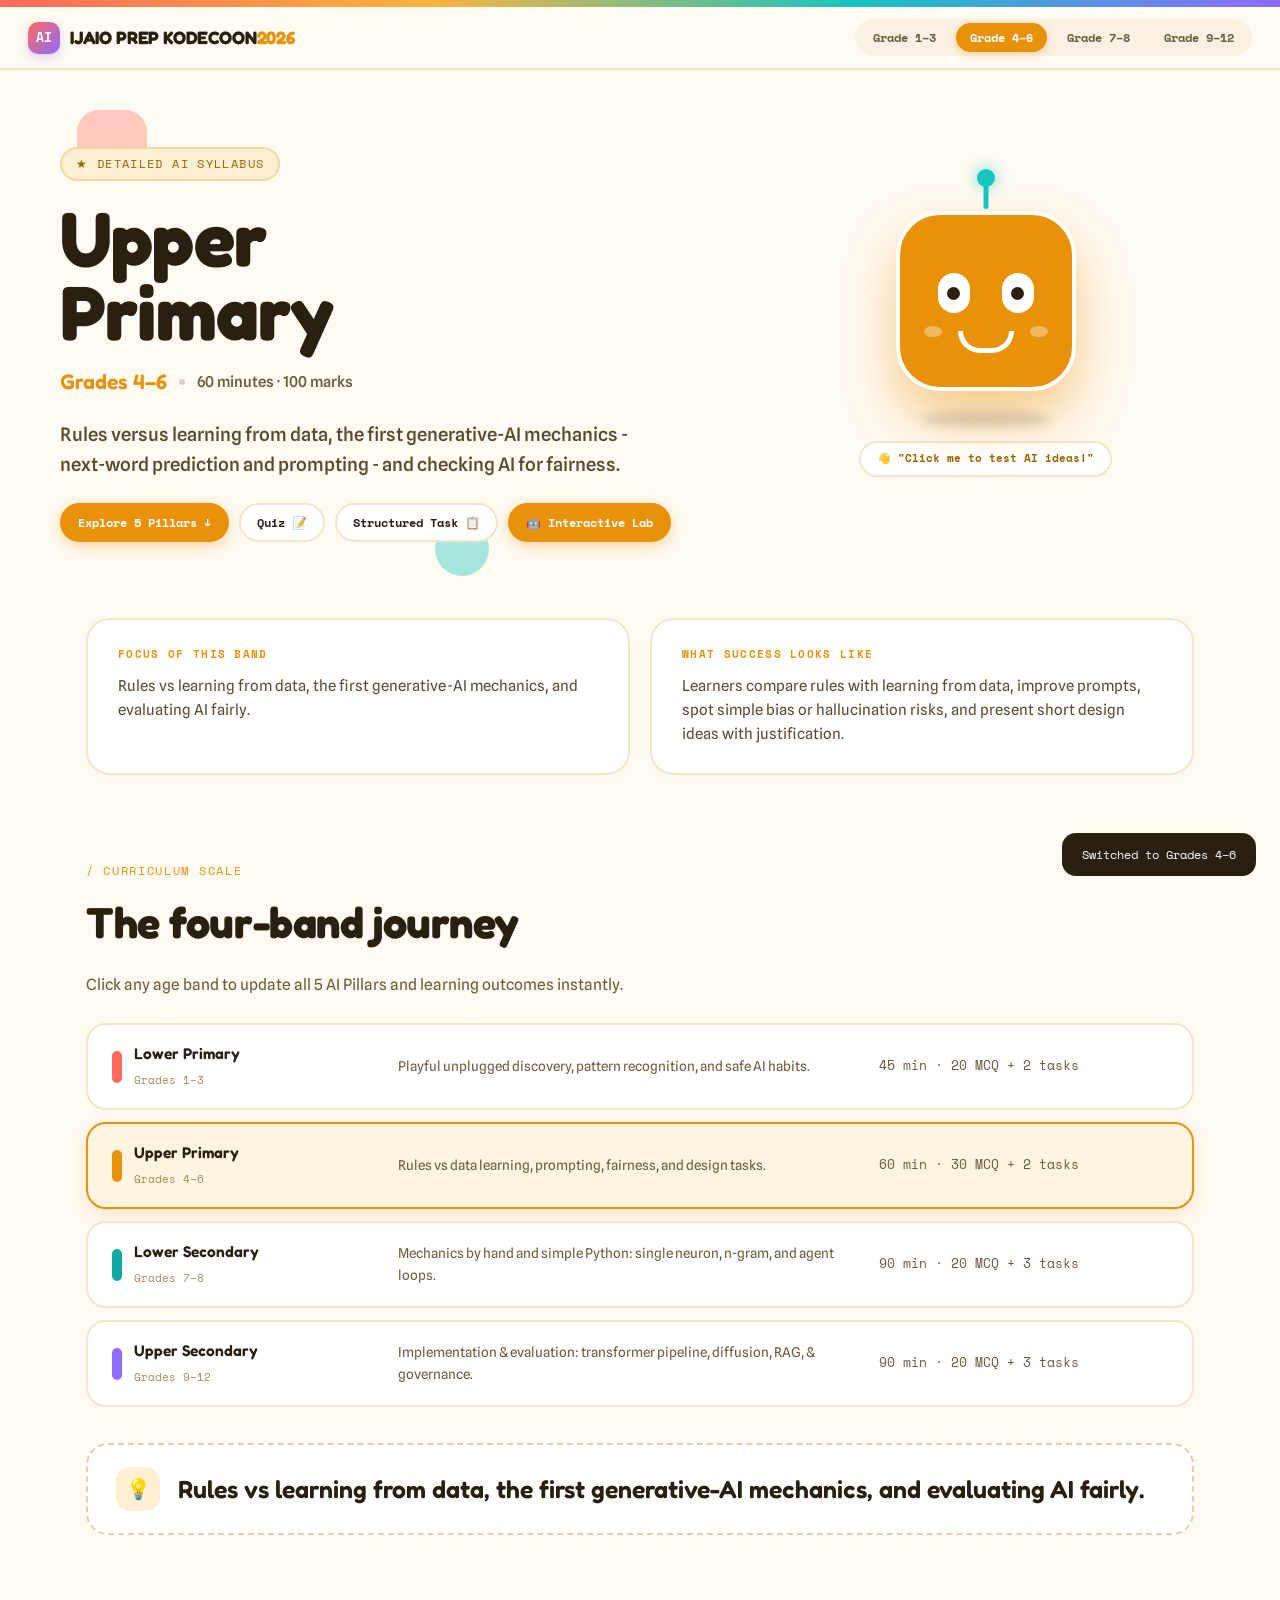
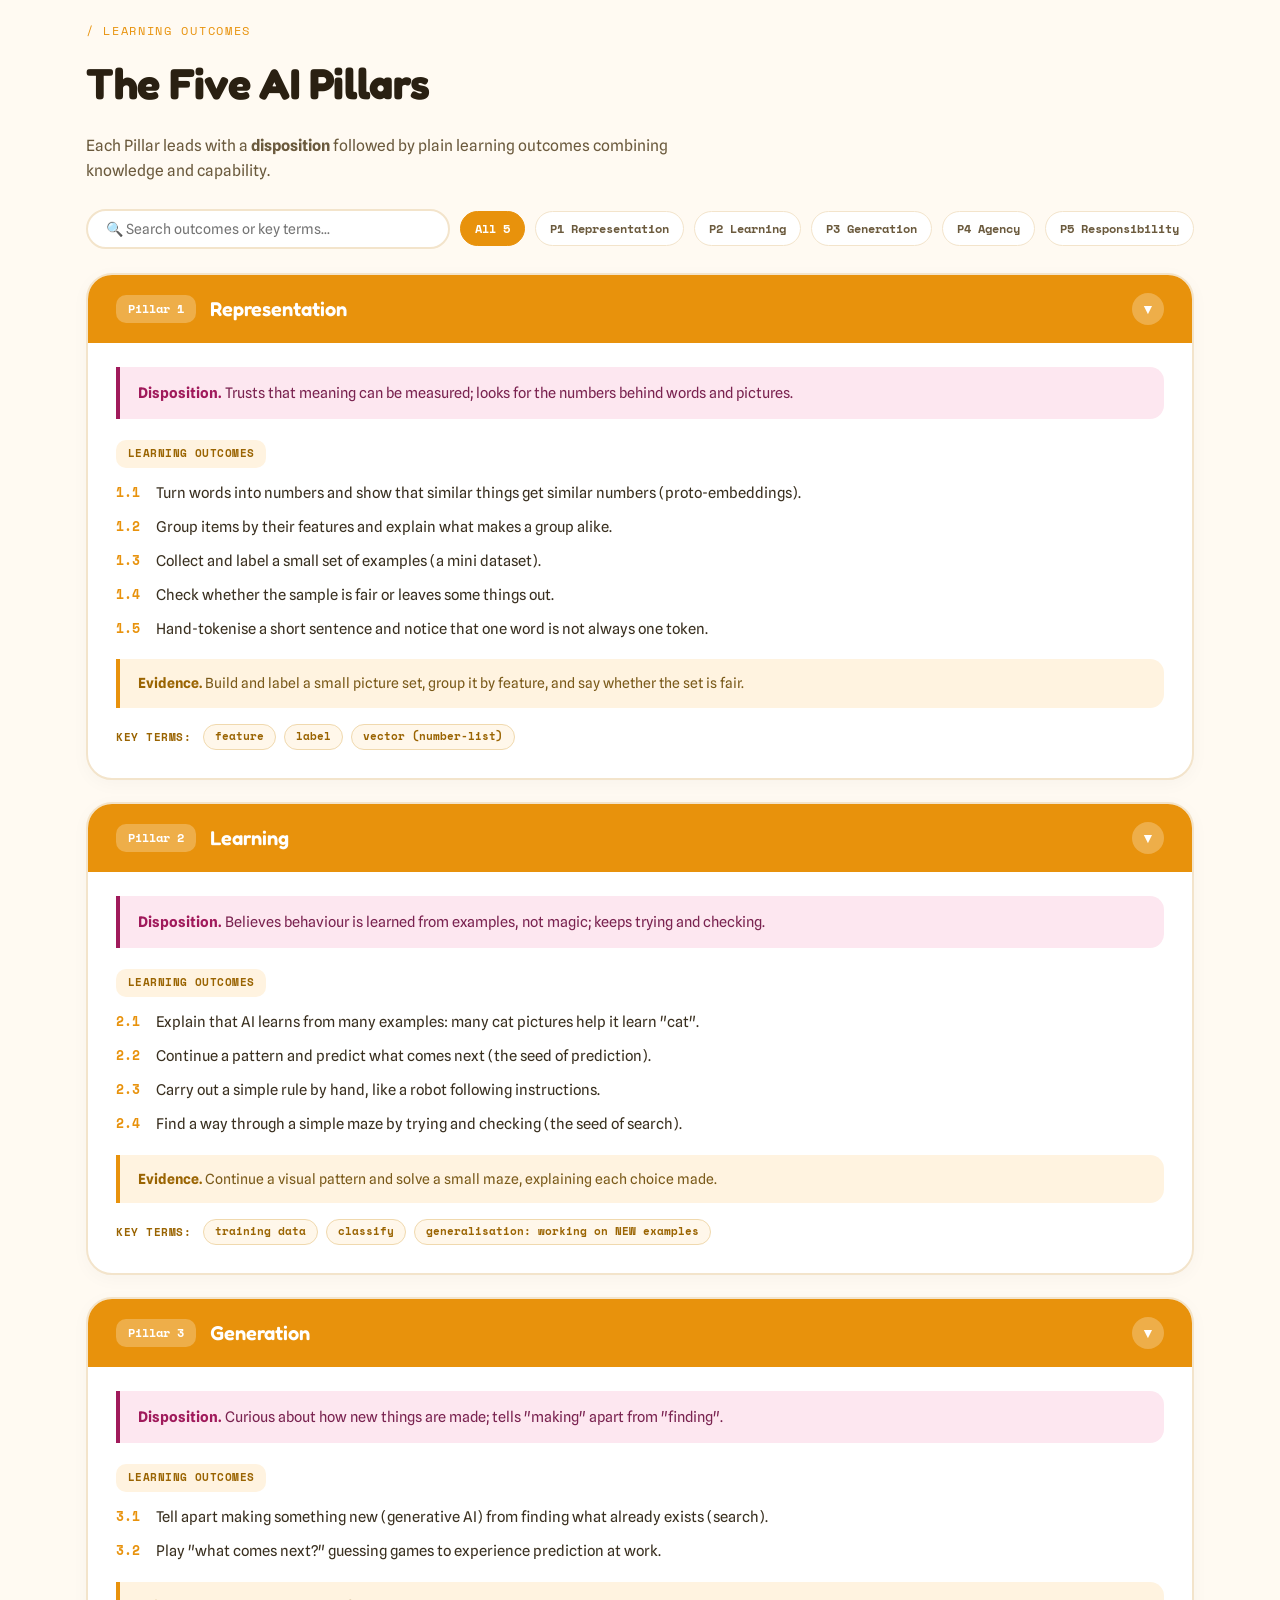
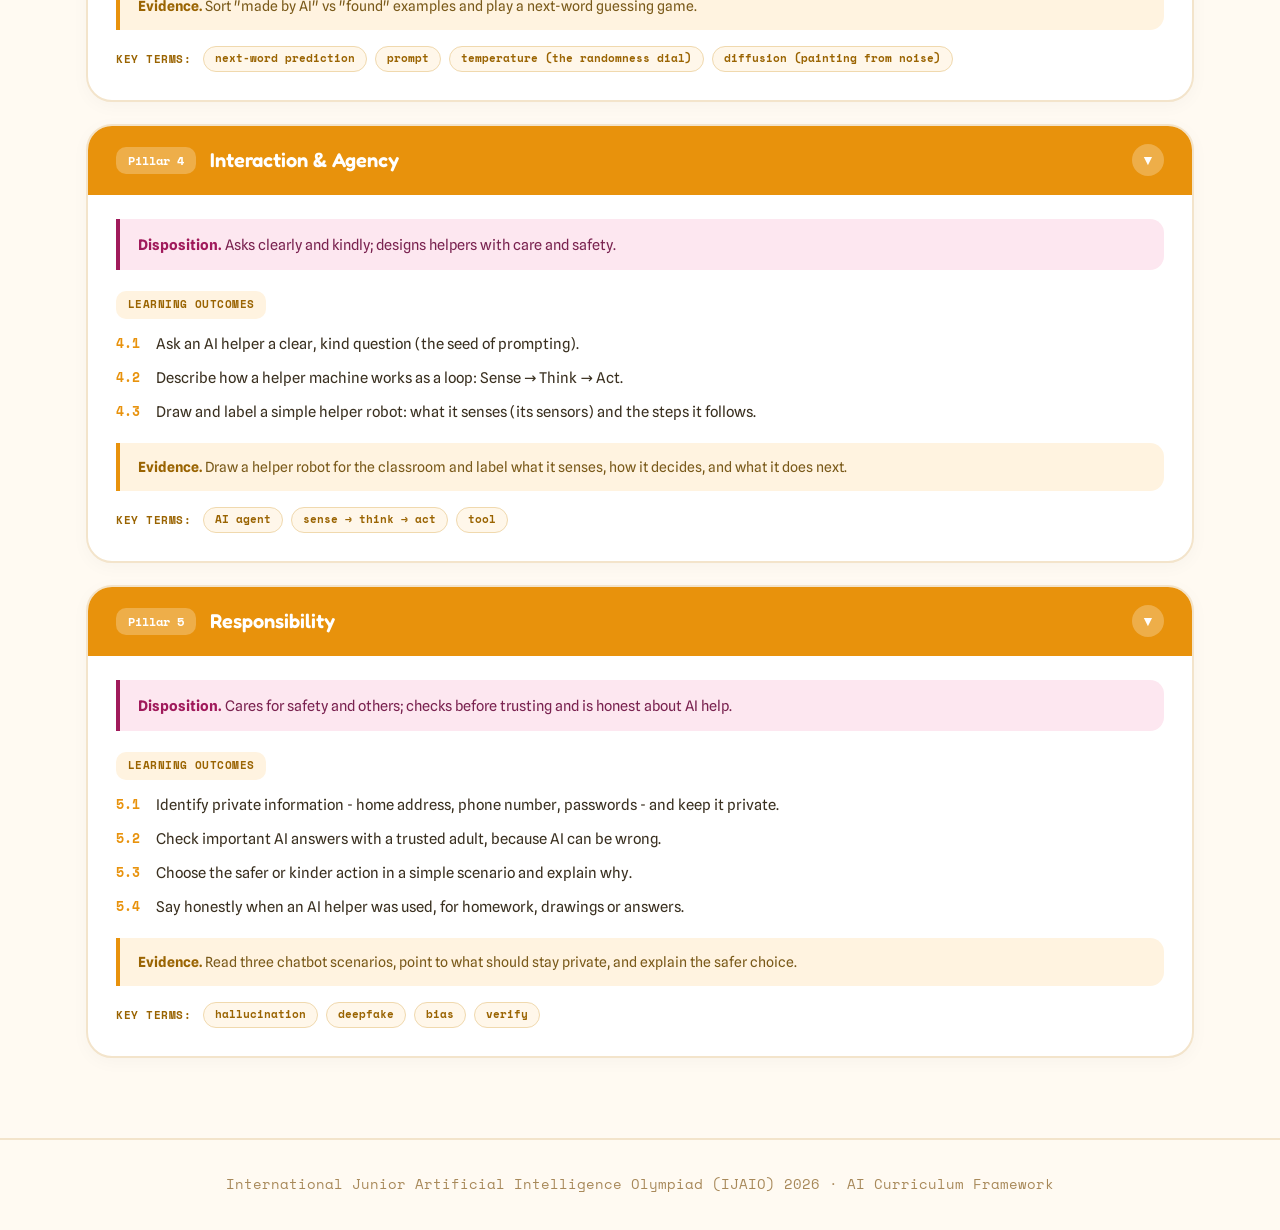
==== index.html @ 56a45c62 "V1 IJAIO web" ====
<!DOCTYPE html>
<html lang="en">
<head>
  <meta charset="UTF-8">
  <meta name="viewport" content="width=device-width, initial-scale=1.0">
  <title>IJAIO 2026 · AI Curriculum & Syllabus · Kodecoon</title>
  
  <!-- Google Fonts -->
  <link rel="preconnect" href="https://fonts.googleapis.com">
  <link rel="preconnect" href="https://fonts.gstatic.com" crossorigin>
  <link href="https://fonts.googleapis.com/css2?family=Fredoka:wght@400;500;600;700&family=Space+Mono:ital,wght@0,400;0,700;1,400&family=Spline+Sans:wght@400;500;600;700&display=swap" rel="stylesheet">

  <style>
    :root {
      --bg: #FFFAF2;
      --surface: #FFFFFF;
      --text-main: #2A2012;
      --text-muted: #6B5A3D;
      --text-light: #9A6402;
      --border-subtle: #F3E4CB;
      --border-accent: #E8920C;
      --coral: #FF6A5A;
      --amber: #E8920C;
      --teal: #16C4C0;
      --teal-dark: #0FA8A4;
      --purple: #8E6BFF;
      --crimson-pill: #A01A5B;
      --crimson-bg: #FDE7F0;
    }

    * {
      box-sizing: border-box;
      margin: 0;
      padding: 0;
    }

    html {
      scroll-behavior: smooth;
    }

    body {
      font-family: 'Spline Sans', system-ui, -apple-system, sans-serif;
      background-color: var(--bg);
      color: var(--text-main);
      line-height: 1.62;
      overflow-x: hidden;
      -webkit-font-smoothing: antialiased;
    }

    ::selection {
      background: var(--amber);
      color: #FFFFFF;
    }

    @keyframes upBob {
      0%, 100% { transform: translateY(0); }
      50% { transform: translateY(-12px); }
    }
    @keyframes upBlink {
      0%, 90%, 100% { transform: scaleY(1); }
      95% { transform: scaleY(0.12); }
    }
    @keyframes upWiggle {
      0%, 100% { transform: rotate(-6deg); }
      50% { transform: rotate(6deg); }
    }
    @keyframes upFloat {
      0%, 100% { transform: translate(0, 0) rotate(0deg); }
      50% { transform: translate(-14px, 16px) rotate(8deg); }
    }
    @keyframes upReveal {
      from { opacity: 0; transform: translateY(22px); }
      to { opacity: 1; transform: translateY(0); }
    }

    .rainbow-stripe {
      height: 7px;
      width: 100%;
      background: linear-gradient(90deg, #FF6A5A, #FFB23E, #16C4C0, #8E6BFF);
    }

    nav {
      position: sticky;
      top: 0;
      z-index: 100;
      display: flex;
      align-items: center;
      gap: 14px;
      padding: 12px 28px;
      background: rgba(255, 250, 242, 0.9);
      backdrop-filter: blur(14px);
      border-bottom: 2px solid var(--border-subtle);
    }

    .brand-logo {
      display: flex;
      align-items: center;
      gap: 10px;
      text-decoration: none;
      color: var(--text-main);
    }

    .brand-badge {
      width: 32px;
      height: 32px;
      border-radius: 10px;
      background: linear-gradient(135deg, #FF6A5A, #8E6BFF);
      display: flex;
      align-items: center;
      justify-content: center;
      font-family: 'Space Mono', monospace;
      font-weight: 700;
      color: #FFFFFF;
      font-size: 13px;
      box-shadow: 0 4px 10px rgba(142, 107, 255, 0.3);
    }

    .brand-title {
      font-family: 'Fredoka', sans-serif;
      font-weight: 700;
      font-size: 18px;
      letter-spacing: -0.01em;
    }

    .brand-title span {
      color: var(--amber);
    }

    .nav-band-group {
      display: flex;
      gap: 6px;
      margin-left: auto;
      background: rgba(243, 228, 203, 0.4);
      padding: 4px;
      border-radius: 999px;
    }

    .band-tab-btn {
      font-family: 'Space Mono', monospace;
      font-size: 12px;
      font-weight: 700;
      padding: 6px 14px;
      border-radius: 999px;
      border: none;
      cursor: pointer;
      background: transparent;
      color: var(--text-muted);
      transition: all 0.2s ease;
      text-decoration: none;
    }

    .band-tab-btn:hover {
      color: var(--text-main);
      background: rgba(255, 255, 255, 0.6);
    }

    .band-tab-btn.active {
      background: var(--amber);
      color: #FFFFFF;
      box-shadow: 0 2px 8px rgba(232, 146, 12, 0.35);
    }

    header.hero-section {
      position: relative;
      padding: clamp(48px, 6vw, 84px) 26px clamp(36px, 5vw, 68px);
      overflow: hidden;
    }

    .floating-shape {
      position: absolute;
      pointer-events: none;
      z-index: 1;
    }

    .hero-container {
      position: relative;
      z-index: 2;
      max-width: 1160px;
      margin: 0 auto;
      display: grid;
      grid-template-columns: minmax(0, 1.4fr) minmax(0, 1fr);
      gap: 36px;
      align-items: center;
    }

    .tag-badge {
      display: inline-flex;
      align-items: center;
      gap: 8px;
      font-family: 'Space Mono', monospace;
      font-size: 11.5px;
      letter-spacing: 0.12em;
      text-transform: uppercase;
      color: var(--text-light);
      background: #FCEFD2;
      border: 2px solid #F0D9A6;
      padding: 6px 14px;
      border-radius: 999px;
      margin-bottom: 20px;
    }

    .hero-title {
      font-family: 'Fredoka', sans-serif;
      font-weight: 700;
      font-size: clamp(2.8rem, 6.5vw, 4.8rem);
      line-height: 0.96;
      letter-spacing: -0.01em;
      margin-bottom: 16px;
      color: var(--text-main);
    }

    .hero-meta {
      display: flex;
      align-items: center;
      gap: 12px;
      flex-wrap: wrap;
      margin-bottom: 20px;
    }

    .hero-band-label {
      font-family: 'Fredoka', sans-serif;
      font-weight: 600;
      font-size: 21px;
      color: var(--amber);
    }

    .meta-dot {
      width: 6px;
      height: 6px;
      border-radius: 50%;
      background: #DDCCCC;
    }

    .meta-stats {
      font-size: 15px;
      color: var(--text-muted);
      font-weight: 500;
    }

    .hero-desc {
      font-size: clamp(1.05rem, 1.45vw, 1.22rem);
      color: #5A4A30;
      max-width: 52ch;
      margin-bottom: 24px;
      font-weight: 500;
    }

    .hero-cta-group {
      display: flex;
      gap: 10px;
      flex-wrap: wrap;
      align-items: center;
    }

    .btn-pill {
      font-family: 'Space Mono', monospace;
      font-weight: 700;
      font-size: 12px;
      padding: 9px 16px;
      border-radius: 999px;
      text-decoration: none;
      cursor: pointer;
      display: inline-flex;
      align-items: center;
      gap: 6px;
      transition: all 0.2s ease;
      white-space: nowrap;
    }

    .btn-pill-primary {
      background: var(--amber);
      color: #FFFFFF;
      border: 2px solid var(--amber);
      box-shadow: 0 4px 14px rgba(232, 146, 12, 0.35);
    }
    .btn-pill-primary:hover {
      background: #cf8007;
      transform: translateY(-2px);
    }

    .btn-pill-outline {
      background: #FFFFFF;
      color: var(--text-main);
      border: 2px solid var(--border-subtle);
    }
    .btn-pill-outline:hover {
      border-color: var(--amber);
      color: var(--amber);
    }

    .mascot-wrap {
      justify-self: center;
      display: flex;
      flex-direction: column;
      align-items: center;
      position: relative;
    }

    .robot-stage {
      animation: upBob 4.6s ease-in-out infinite;
      position: relative;
      cursor: pointer;
    }

    .robot-body {
      position: relative;
      width: 180px;
      height: 180px;
      border-radius: 44px;
      background: var(--amber);
      box-shadow: 0 28px 54px rgba(232, 146, 12, 0.45);
      border: 4px solid #FFFFFF;
      transition: transform 0.2s ease, background 0.3s ease;
    }

    .robot-body:hover {
      transform: scale(1.03);
    }

    .antenna-pole {
      position: absolute;
      top: -30px;
      left: 50%;
      transform: translateX(-50%);
      width: 5px;
      height: 24px;
      background: var(--teal);
      border-radius: 3px;
      transform-origin: center bottom;
      animation: upWiggle 3.2s ease-in-out infinite;
    }

    .antenna-orb {
      position: absolute;
      top: -46px;
      left: 50%;
      transform: translateX(-50%);
      width: 18px;
      height: 18px;
      border-radius: 50%;
      background: var(--teal);
      box-shadow: 0 0 16px rgba(22, 196, 192, 0.7);
    }

    .robot-eye-socket {
      position: absolute;
      top: 58px;
      width: 32px;
      height: 40px;
      border-radius: 16px;
      background: #FFFFFF;
      animation: upBlink 4.4s ease-in-out infinite;
      display: flex;
      align-items: center;
      justify-content: center;
    }

    .robot-eye-left { left: 38px; }
    .robot-eye-right { right: 38px; }

    .robot-pupil {
      width: 13px;
      height: 13px;
      border-radius: 50%;
      background: var(--text-main);
      transition: transform 0.15s ease;
    }

    .robot-mouth {
      position: absolute;
      bottom: 34px;
      left: 50%;
      transform: translateX(-50%);
      width: 56px;
      height: 22px;
      border-bottom: 5px solid #FFFFFF;
      border-left: 5px solid #FFFFFF;
      border-right: 5px solid #FFFFFF;
      border-radius: 0 0 42px 42px;
    }

    .robot-cheek {
      position: absolute;
      bottom: 50px;
      width: 18px;
      height: 11px;
      border-radius: 50%;
      background: rgba(255, 255, 255, 0.35);
    }

    .robot-cheek-left { left: 24px; }
    .robot-cheek-right { right: 24px; }

    .robot-shadow {
      width: 130px;
      height: 16px;
      background: rgba(42, 32, 18, 0.14);
      border-radius: 50%;
      margin-top: 20px;
      filter: blur(4px);
    }

    .mascot-speech {
      margin-top: 14px;
      background: #FFFFFF;
      border: 2px solid var(--border-subtle);
      padding: 7px 16px;
      border-radius: 999px;
      font-family: 'Space Mono', monospace;
      font-size: 11px;
      font-weight: 700;
      color: var(--text-light);
    }

    main {
      max-width: 1160px;
      margin: 0 auto;
      padding: 0 26px 80px;
    }

    .two-col-grid {
      display: grid;
      grid-template-columns: 1fr 1fr;
      gap: 20px;
      margin-top: 12px;
    }

    .glass-card {
      background: var(--surface);
      border: 2px solid var(--border-subtle);
      border-radius: 24px;
      padding: 26px 30px;
      box-shadow: 0 4px 20px rgba(42, 32, 18, 0.02);
      transition: border-color 0.2s ease, transform 0.2s ease;
    }

    .glass-card:hover {
      border-color: #E2CDAA;
      transform: translateY(-2px);
    }

    .card-label {
      font-family: 'Space Mono', monospace;
      font-size: 11px;
      letter-spacing: 0.12em;
      text-transform: uppercase;
      color: var(--amber);
      margin-bottom: 10px;
      font-weight: 700;
    }

    .card-text {
      font-size: 15px;
      color: #5A4A30;
      margin: 0;
    }

    .section-spacing {
      margin-top: clamp(52px, 7vw, 86px);
    }

    .section-eyebrow {
      font-family: 'Space Mono', monospace;
      font-size: 12px;
      letter-spacing: 0.14em;
      text-transform: uppercase;
      color: var(--amber);
      margin-bottom: 8px;
    }

    .section-heading {
      font-family: 'Fredoka', sans-serif;
      font-weight: 700;
      font-size: clamp(1.8rem, 3.5vw, 2.7rem);
      letter-spacing: -0.01em;
      color: var(--text-main);
      margin-bottom: 14px;
    }

    .section-subtext {
      font-size: 15.5px;
      color: var(--text-muted);
      max-width: 68ch;
      margin-bottom: 26px;
    }

    .bands-stack {
      display: flex;
      flex-direction: column;
      gap: 12px;
    }

    .band-row {
      display: grid;
      grid-template-columns: minmax(0, 1.15fr) minmax(0, 2fr) minmax(0, 1.25fr);
      gap: 20px;
      align-items: center;
      padding: 16px 24px;
      border-radius: 20px;
      background: var(--surface);
      border: 2px solid var(--border-subtle);
      transition: all 0.2s ease;
      cursor: pointer;
    }

    .band-row:hover {
      border-color: #DCC39E;
      transform: translateX(4px);
    }

    .band-row.active {
      background: #FFF4DF;
      border: 2px solid var(--amber);
      box-shadow: 0 6px 18px rgba(232, 146, 12, 0.18);
    }

    .band-name-col {
      display: flex;
      align-items: center;
      gap: 12px;
    }

    .band-indicator-bar {
      width: 10px;
      height: 32px;
      border-radius: 6px;
      flex-shrink: 0;
    }

    .band-title-text {
      font-size: 15.5px;
      display: block;
      font-family: 'Fredoka', sans-serif;
      font-weight: 600;
    }

    .band-grades-text {
      font-family: 'Space Mono', monospace;
      font-size: 11px;
      color: #A8895A;
    }

    .band-desc-col {
      font-size: 13.5px;
      color: var(--text-muted);
    }

    .band-assess-col {
      font-size: 12.8px;
      color: var(--text-muted);
      font-family: 'Space Mono', monospace;
    }

    .band-focus-banner {
      margin-top: 36px;
      background: #FFFFFF;
      border: 2px dashed #E5CDAA;
      border-radius: 22px;
      padding: 22px 28px;
      display: flex;
      align-items: center;
      gap: 18px;
    }

    .focus-badge {
      flex-shrink: 0;
      width: 44px;
      height: 44px;
      border-radius: 14px;
      background: #FFF0D4;
      color: var(--amber);
      display: flex;
      align-items: center;
      justify-content: center;
      font-size: 20px;
      font-weight: 700;
    }

    .focus-text {
      font-family: 'Fredoka', sans-serif;
      font-weight: 600;
      font-size: clamp(1.15rem, 2.1vw, 1.55rem);
      line-height: 1.25;
      color: var(--text-main);
      margin: 0;
    }

    .filter-bar {
      display: flex;
      gap: 10px;
      flex-wrap: wrap;
      margin-bottom: 24px;
      align-items: center;
    }

    .search-input {
      flex: 1;
      min-width: 240px;
      font-family: 'Spline Sans', sans-serif;
      font-size: 14px;
      padding: 10px 18px;
      border-radius: 999px;
      border: 2px solid var(--border-subtle);
      background: #FFFFFF;
      outline: none;
      color: var(--text-main);
    }

    .search-input:focus {
      border-color: var(--amber);
    }

    .filter-pill {
      font-family: 'Space Mono', monospace;
      font-size: 11.5px;
      font-weight: 700;
      padding: 8px 14px;
      border-radius: 999px;
      border: 1.5px solid var(--border-subtle);
      background: #FFFFFF;
      color: var(--text-muted);
      cursor: pointer;
      transition: all 0.2s;
    }

    .filter-pill:hover, .filter-pill.active {
      background: var(--amber);
      color: #FFFFFF;
      border-color: var(--amber);
    }

    .pillars-stack {
      display: flex;
      flex-direction: column;
      gap: 22px;
    }

    .pillar-card {
      background: var(--surface);
      border: 2px solid var(--border-subtle);
      border-radius: 26px;
      overflow: hidden;
      box-shadow: 0 4px 18px rgba(42, 32, 18, 0.03);
    }

    .pillar-header {
      display: flex;
      align-items: center;
      justify-content: space-between;
      gap: 14px;
      padding: 18px 28px;
      background: var(--amber);
      color: #FFFFFF;
    }

    .pillar-header-left {
      display: flex;
      align-items: center;
      gap: 14px;
    }

    .pillar-num-badge {
      font-family: 'Space Mono', monospace;
      font-weight: 700;
      font-size: 12px;
      background: rgba(255, 255, 255, 0.25);
      padding: 4px 12px;
      border-radius: 10px;
    }

    .pillar-title {
      font-family: 'Fredoka', sans-serif;
      font-weight: 600;
      font-size: 20px;
      margin: 0;
    }

    .pillar-toggle-btn {
      background: rgba(255, 255, 255, 0.25);
      border: none;
      color: #FFFFFF;
      width: 32px;
      height: 32px;
      border-radius: 50%;
      cursor: pointer;
      display: flex;
      align-items: center;
      justify-content: center;
      font-size: 14px;
    }

    .pillar-body {
      padding: 24px 28px 28px;
    }

    .disposition-box {
      padding: 14px 18px;
      background: var(--crimson-bg);
      border-left: 4px solid var(--crimson-pill);
      border-radius: 0 14px 14px 0;
      font-size: 14.5px;
      color: #7A2350;
      margin-bottom: 20px;
    }

    .disposition-box b {
      color: var(--crimson-pill);
    }

    .outcomes-label {
      display: inline-block;
      font-family: 'Space Mono', monospace;
      font-size: 11px;
      font-weight: 700;
      letter-spacing: 0.04em;
      text-transform: uppercase;
      color: var(--text-light);
      background: #FFF3E0;
      padding: 5px 12px;
      border-radius: 10px;
      margin-bottom: 14px;
    }

    .outcomes-list {
      display: flex;
      flex-direction: column;
      gap: 10px;
    }

    .outcome-row {
      display: flex;
      gap: 12px;
      font-size: 14.8px;
      color: #3A3020;
      align-items: flex-start;
    }

    .outcome-id {
      font-family: 'Space Mono', monospace;
      color: var(--amber);
      font-weight: 700;
      font-size: 12.5px;
      min-width: 28px;
      margin-top: 1px;
    }

    .evidence-box {
      margin-top: 18px;
      padding: 13px 18px;
      background: #FFF3E0;
      border-left: 4px solid var(--amber);
      border-radius: 0 14px 14px 0;
      font-size: 14px;
      color: #7A5A1A;
    }

    .evidence-box b {
      color: var(--text-light);
    }

    .terms-row {
      margin-top: 16px;
      display: flex;
      flex-wrap: wrap;
      gap: 8px;
      align-items: center;
    }

    .terms-label {
      font-family: 'Space Mono', monospace;
      font-size: 10.5px;
      font-weight: 700;
      letter-spacing: 0.05em;
      text-transform: uppercase;
      color: var(--text-light);
      margin-right: 4px;
    }

    .term-pill {
      font-family: 'Space Mono', monospace;
      font-size: 11px;
      font-weight: 700;
      background: #FFF7EA;
      border: 1px solid #F0D9AE;
      color: var(--text-light);
      border-radius: 999px;
      padding: 3px 11px;
      cursor: pointer;
    }

    .modal-overlay {
      position: fixed;
      inset: 0;
      background: rgba(42, 32, 18, 0.65);
      backdrop-filter: blur(6px);
      z-index: 1000;
      display: flex;
      align-items: center;
      justify-content: center;
      padding: 20px;
      opacity: 0;
      pointer-events: none;
      transition: opacity 0.25s ease;
    }

    .modal-overlay.open {
      opacity: 1;
      pointer-events: auto;
    }

    .modal-dialog {
      background: #FFFFFF;
      border-radius: 28px;
      width: 100%;
      max-width: 680px;
      max-height: 90vh;
      overflow-y: auto;
      border: 3px solid var(--border-subtle);
      box-shadow: 0 30px 60px rgba(0, 0, 0, 0.28);
      position: relative;
    }

    .modal-header {
      padding: 20px 26px;
      border-bottom: 2px solid var(--border-subtle);
      display: flex;
      align-items: center;
      justify-content: space-between;
      position: sticky;
      top: 0;
      background: #FFFFFF;
      z-index: 10;
    }

    .modal-title {
      font-family: 'Fredoka', sans-serif;
      font-size: 22px;
      color: var(--text-main);
    }

    .modal-close-btn {
      width: 34px;
      height: 34px;
      border-radius: 50%;
      border: 2px solid var(--border-subtle);
      background: #FFFAF2;
      color: var(--text-main);
      font-size: 16px;
      display: flex;
      align-items: center;
      justify-content: center;
      cursor: pointer;
    }

    .modal-body {
      padding: 24px 26px;
    }

    .toast-box {
      position: fixed;
      bottom: 24px;
      right: 24px;
      background: var(--text-main);
      color: #FFFFFF;
      padding: 12px 20px;
      border-radius: 14px;
      font-family: 'Space Mono', monospace;
      font-size: 12px;
      z-index: 2000;
      display: none;
    }

    footer {
      border-top: 2px solid var(--border-subtle);
      padding: 34px 26px;
      text-align: center;
      font-size: 13.5px;
      color: #A8895A;
      font-family: 'Space Mono', monospace;
    }

    @media (max-width: 900px) {
      .hero-container { grid-template-columns: 1fr; text-align: center; }
      .hero-desc { margin-left: auto; margin-right: auto; }
      .hero-meta, .hero-cta-group { justify-content: center; }
      .two-col-grid { grid-template-columns: 1fr; }
      .band-row { grid-template-columns: 1fr; gap: 8px; }
    }
  </style>
</head>
<body>

  <div class="rainbow-stripe"></div>

  <!-- Sticky Glass Navigation -->
  <nav>
    <a href="#" class="brand-logo" onclick="window.scrollTo({top: 0, behavior: 'smooth'}); return false;">
      <span class="brand-badge">AI</span>
      <span class="brand-title">IJAIO PREP KODECOON<span>2026</span></span>
    </a>

    <!-- Grade Band Selector in Header -->
    <div class="nav-band-group" id="navBandGroup">
      <button class="band-tab-btn active" onclick="selectBand('lower-pri')">Grade 1–3</button>
      <button class="band-tab-btn" onclick="selectBand('upper-pri')">Grade 4–6</button>
      <button class="band-tab-btn" onclick="selectBand('lower-sec')">Grade 7–8</button>
      <button class="band-tab-btn" onclick="selectBand('upper-sec')">Grade 9–12</button>
    </div>
  </nav>

  <!-- Hero Section -->
  <header class="hero-section">
    <div class="floating-shape" style="top: 40px; left: 6%; width: 70px; height: 70px; border-radius: 22px; background: #FF6A5A; opacity: 0.35; animation: upFloat 10s ease-in-out infinite;"></div>
    <div class="floating-shape" style="bottom: 30px; left: 34%; width: 54px; height: 54px; border-radius: 50%; background: #16C4C0; opacity: 0.38; animation: upFloat 12s ease-in-out infinite;"></div>

    <div class="hero-container">
      <div>
        <div class="tag-badge">★ Detailed AI Syllabus</div>
        <h1 class="hero-title" id="heroTitle">Upper<br>Primary</h1>
        
        <div class="hero-meta">
          <span class="hero-band-label" id="heroGrades">Grades 4–6</span>
          <span class="meta-dot"></span>
          <span class="meta-stats" id="heroStats">60 minutes · 100 marks</span>
        </div>

        <p class="hero-desc" id="heroDesc">
          Rules versus learning from data, the first generative-AI mechanics — next-word prediction and prompting — and checking AI for fairness.
        </p>

        <!-- Dynamic Hero Action Buttons -->
        <div class="hero-cta-group">
          <button class="btn-pill btn-pill-primary" onclick="scrollToSection('pillars-section')">
            Explore 5 Pillars ↓
          </button>
          <!-- FIXED BUTTON CALLS -->
          <button class="btn-pill btn-pill-outline" onclick="openQuizForCurrentLevel()">
            Quiz 📝
          </button>
          <button class="btn-pill btn-pill-outline" onclick="openStructuredTaskModal()">
            Structured Task 📋
          </button>
          <button class="btn-pill btn-pill-primary" id="levelInteractiveLabBtn" onclick="openPracticeLabModal()">
            🤖 Interactive Lab
          </button>
        </div>
      </div>

      <!-- CSS Robot Mascot -->
      <div class="mascot-wrap">
        <div class="robot-stage" onclick="pokeRobot()" title="Click me!">
          <div class="robot-body" id="robotBody">
            <div class="antenna-pole"></div>
            <div class="antenna-orb"></div>
            <div class="robot-eye-socket robot-eye-left"><div class="robot-pupil" id="pupilLeft"></div></div>
            <div class="robot-eye-socket robot-eye-right"><div class="robot-pupil" id="pupilRight"></div></div>
            <div class="robot-mouth"></div>
            <div class="robot-cheek robot-cheek-left"></div>
            <div class="robot-cheek robot-cheek-right"></div>
          </div>
        </div>
        <div class="robot-shadow"></div>
        <div class="mascot-speech" id="robotMessage">👋 "Click me to test AI ideas!"</div>
      </div>
    </div>
  </header>

  <main>
    <!-- Two-Card Overview Row -->
    <section class="two-col-grid">
      <div class="glass-card">
        <div class="card-label">Focus of this band</div>
        <p class="card-text" id="bandFocusOverview">
          Rules vs learning from data, the first generative-AI mechanics, and evaluating AI fairly.
        </p>
      </div>
      <div class="glass-card">
        <div class="card-label">What success looks like</div>
        <p class="card-text" id="successText">
          Learners compare rules with learning from data, improve prompts, spot simple bias or hallucination risks, and present short design ideas with justification.
        </p>
      </div>
    </section>

    <!-- Four Band Selector Journey -->
    <section class="section-spacing">
      <div class="section-eyebrow">/ curriculum scale</div>
      <h2 class="section-heading">The four-band journey</h2>
      <p class="section-subtext">Click any age band to update all 5 AI Pillars and learning outcomes instantly.</p>

      <div class="bands-stack">
        <div class="band-row" id="band-row-lower-pri" onclick="selectBand('lower-pri')">
          <div class="band-name-col">
            <span class="band-indicator-bar" style="background: #FF6A5A;"></span>
            <div>
              <b class="band-title-text">Lower Primary</b>
              <span class="band-grades-text">Grades 1–3</span>
            </div>
          </div>
          <div class="band-desc-col">Playful unplugged discovery, pattern recognition, and safe AI habits.</div>
          <div class="band-assess-col">45 min · 20 MCQ + 2 tasks</div>
        </div>

        <div class="band-row active" id="band-row-upper-pri" onclick="selectBand('upper-pri')">
          <div class="band-name-col">
            <span class="band-indicator-bar" style="background: #E8920C;"></span>
            <div>
              <b class="band-title-text">Upper Primary</b>
              <span class="band-grades-text">Grades 4–6</span>
            </div>
          </div>
          <div class="band-desc-col">Rules vs data learning, prompting, fairness, and design tasks.</div>
          <div class="band-assess-col">60 min · 30 MCQ + 2 tasks</div>
        </div>

        <div class="band-row" id="band-row-lower-sec" onclick="selectBand('lower-sec')">
          <div class="band-name-col">
            <span class="band-indicator-bar" style="background: #0FA8A4;"></span>
            <div>
              <b class="band-title-text">Lower Secondary</b>
              <span class="band-grades-text">Grades 7–8</span>
            </div>
          </div>
          <div class="band-desc-col">Mechanics by hand and simple Python: single neuron, n-gram, and agent loops.</div>
          <div class="band-assess-col">90 min · 20 MCQ + 3 tasks</div>
        </div>

        <div class="band-row" id="band-row-upper-sec" onclick="selectBand('upper-sec')">
          <div class="band-name-col">
            <span class="band-indicator-bar" style="background: #8E6BFF;"></span>
            <div>
              <b class="band-title-text">Upper Secondary</b>
              <span class="band-grades-text">Grades 9–12</span>
            </div>
          </div>
          <div class="band-desc-col">Implementation & evaluation: transformer pipeline, diffusion, RAG, & governance.</div>
          <div class="band-assess-col">90 min · 20 MCQ + 3 tasks</div>
        </div>
      </div>

      <div class="band-focus-banner">
        <div class="focus-badge">💡</div>
        <p class="focus-text" id="bandFocusBannerText">
          Rules vs learning from data, the first generative-AI mechanics, and evaluating AI <span style="color: var(--amber);">fairly</span>.
        </p>
      </div>
    </section>

    <!-- The Five AI Pillars Container -->
    <section class="section-spacing" id="pillars-section">
      <div class="section-eyebrow">/ learning outcomes</div>
      <h2 class="section-heading">The Five AI Pillars</h2>
      <p class="section-subtext">
        Each Pillar leads with a <b>disposition</b> followed by plain learning outcomes combining knowledge and capability.
      </p>

      <div class="filter-bar">
        <input 
          type="text" 
          id="outcomeSearch" 
          class="search-input" 
          placeholder="🔍 Search outcomes or key terms..."
          oninput="filterOutcomes()"
        >
        <button class="filter-pill active" onclick="filterByPillar('all')">All 5</button>
        <button class="filter-pill" onclick="filterByPillar('1')">P1 Representation</button>
        <button class="filter-pill" onclick="filterByPillar('2')">P2 Learning</button>
        <button class="filter-pill" onclick="filterByPillar('3')">P3 Generation</button>
        <button class="filter-pill" onclick="filterByPillar('4')">P4 Agency</button>
        <button class="filter-pill" onclick="filterByPillar('5')">P5 Responsibility</button>
      </div>

      <!-- Pillars Cards Injected via JS -->
      <div class="pillars-stack" id="pillarsContainer"></div>
    </section>
  </main>

  <footer>
    International Junior Artificial Intelligence Olympiad (IJAIO) 2026 · AI Curriculum Framework
  </footer>

  <!-- Reusable Generic Modal -->
  <div class="modal-overlay" id="mainModal">
    <div class="modal-dialog">
      <div class="modal-header">
        <h3 class="modal-title" id="mainModalTitle">Modal Title</h3>
        <button class="modal-close-btn" onclick="closeModal('mainModal')">✕</button>
      </div>
      <div class="modal-body" id="mainModalBody"></div>
    </div>
  </div>

  <div class="toast-box" id="toastBox">Notification</div>

  <!-- JavaScript Curriculum Database & Dynamic Rendering -->
  <script>
    // COMPLETE PRECISE CURRICULUM DATABASE FOR ALL 4 BANDS
    const pillarsDataByBand = {
      'lower-pri': {
        title: 'Lower<br>Primary',
        grades: 'Grades 1–3',
        stats: '45 minutes · 20 MCQ + 2 tasks',
        desc: 'A gentle, playful, mostly-unplugged start: recognise AI, follow rules and patterns by hand, and meet generative AI safely.',
        focus: 'Recognise AI, follow simple rules and patterns by hand, and meet generative AI safely.',
        success: 'Learners recognise familiar AI examples, follow simple rule-based processes, talk about safety and privacy, and complete visual or unplugged tasks with clear explanations.',
        themeColor: '#FF6A5A',
        pillars: [
          {
            num: 1,
            title: 'Representation',
            disposition: 'Looks for the rule or pattern behind a behaviour rather than calling it magic.',
            outcomes: [
              { id: '1.1', text: 'Explain that AI is a computer program made by people, not alive, with no real feelings.' },
              { id: '1.2', text: 'Describe how computers store words and pictures as numbers, not letters.' },
              { id: '1.3', text: 'Encode and decode a short word using a letter-to-number code sheet.' },
              { id: '1.4', text: 'Sort objects or pictures into groups by a shared feature (early classification).' }
            ],
            evidence: 'Sort picture cards into groups, then encode a short word with a simple letter-to-number key.',
            terms: []
          },
          {
            num: 2,
            title: 'Learning',
            disposition: 'Believes behaviour is learned from examples, not magic; keeps trying and checking.',
            outcomes: [
              { id: '2.1', text: 'Explain that AI learns from many examples: many cat pictures help it learn "cat".' },
              { id: '2.2', text: 'Continue a pattern and predict what comes next (the seed of prediction).' },
              { id: '2.3', text: 'Carry out a simple rule by hand, like a robot following instructions.' },
              { id: '2.4', text: 'Find a way through a simple maze by trying and checking (the seed of search).' }
            ],
            evidence: 'Continue a visual pattern and solve a small maze, explaining each choice made.',
            terms: []
          },
          {
            num: 3,
            title: 'Generation',
            disposition: 'Curious about how new things are made; tells "making" apart from "finding".',
            outcomes: [
              { id: '3.1', text: 'Tell apart making something new (generative AI) from finding what already exists (search).' },
              { id: '3.2', text: 'Play "what comes next?" guessing games to experience prediction at work.' }
            ],
            evidence: 'Sort "made by AI" vs "found" examples and play a next-word guessing game.',
            terms: []
          },
          {
            num: 4,
            title: 'Interaction & Agency',
            disposition: 'Asks clearly and kindly; designs helpers with care and safety.',
            outcomes: [
              { id: '4.1', text: 'Ask an AI helper a clear, kind question (the seed of prompting).' },
              { id: '4.2', text: 'Describe how a helper machine works as a loop: Sense → Think → Act.' },
              { id: '4.3', text: 'Draw and label a simple helper robot: what it senses (its sensors) and the steps it follows.' }
            ],
            evidence: 'Draw a helper robot for the classroom and label what it senses, how it decides, and what it does next.',
            terms: []
          },
          {
            num: 5,
            title: 'Responsibility',
            disposition: 'Cares for safety and others; checks before trusting and is honest about AI help.',
            outcomes: [
              { id: '5.1', text: 'Identify private information - home address, phone number, passwords - and keep it private.' },
              { id: '5.2', text: 'Check important AI answers with a trusted adult, because AI can be wrong.' },
              { id: '5.3', text: 'Choose the safer or kinder action in a simple scenario and explain why.' },
              { id: '5.4', text: 'Say honestly when an AI helper was used, for homework, drawings or answers.' }
            ],
            evidence: 'Read three chatbot scenarios, point to what should stay private, and explain the safer choice.',
            terms: []
          }
        ]
      },
      'upper-pri': {
        title: 'Upper<br>Primary',
        grades: 'Grades 4–6',
        stats: '60 minutes · 100 marks',
        desc: 'Rules versus learning from data, the first generative-AI mechanics - next-word prediction and prompting - and checking AI for fairness.',
        focus: 'Rules vs learning from data, the first generative-AI mechanics, and evaluating AI fairly.',
        success: 'Learners compare rules with learning from data, improve prompts, spot simple bias or hallucination risks, and present short design ideas with justification.',
        themeColor: '#E8920C',
        pillars: [
          {
            num: 1,
            title: 'Representation',
            disposition: 'Trusts that meaning can be measured; looks for the numbers behind words and pictures.',
            outcomes: [
              { id: '1.1', text: 'Turn words into numbers and show that similar things get similar numbers (proto-embeddings).' },
              { id: '1.2', text: 'Group items by their features and explain what makes a group alike.' },
              { id: '1.3', text: 'Collect and label a small set of examples (a mini dataset).' },
              { id: '1.4', text: 'Check whether the sample is fair or leaves some things out.' },
              { id: '1.5', text: 'Hand-tokenise a short sentence and notice that one word is not always one token.' }
            ],
            evidence: 'Build and label a small picture set, group it by feature, and say whether the set is fair.',
            terms: ['feature', 'label', 'vector (number-list)']
          },
          {
            num: 2,
            title: 'Learning',
            disposition: 'Believes behaviour is learned from examples, not magic; keeps trying and checking.',
            outcomes: [
              { id: '2.1', text: 'Explain that AI learns from many examples: many cat pictures help it learn "cat".' },
              { id: '2.2', text: 'Continue a pattern and predict what comes next (the seed of prediction).' },
              { id: '2.3', text: 'Carry out a simple rule by hand, like a robot following instructions.' },
              { id: '2.4', text: 'Find a way through a simple maze by trying and checking (the seed of search).' }
            ],
            evidence: 'Continue a visual pattern and solve a small maze, explaining each choice made.',
            terms: ['training data', 'classify', 'generalisation: working on NEW examples']
          },
          {
            num: 3,
            title: 'Generation',
            disposition: 'Curious about how new things are made; tells "making" apart from "finding".',
            outcomes: [
              { id: '3.1', text: 'Tell apart making something new (generative AI) from finding what already exists (search).' },
              { id: '3.2', text: 'Play "what comes next?" guessing games to experience prediction at work.' }
            ],
            evidence: 'Sort "made by AI" vs "found" examples and play a next-word guessing game.',
            terms: ['next-word prediction', 'prompt', 'temperature (the randomness dial)', 'diffusion (painting from noise)']
          },
          {
            num: 4,
            title: 'Interaction & Agency',
            disposition: 'Asks clearly and kindly; designs helpers with care and safety.',
            outcomes: [
              { id: '4.1', text: 'Ask an AI helper a clear, kind question (the seed of prompting).' },
              { id: '4.2', text: 'Describe how a helper machine works as a loop: Sense → Think → Act.' },
              { id: '4.3', text: 'Draw and label a simple helper robot: what it senses (its sensors) and the steps it follows.' }
            ],
            evidence: 'Draw a helper robot for the classroom and label what it senses, how it decides, and what it does next.',
            terms: ['AI agent', 'sense → think → act', 'tool']
          },
          {
            num: 5,
            title: 'Responsibility',
            disposition: 'Cares for safety and others; checks before trusting and is honest about AI help.',
            outcomes: [
              { id: '5.1', text: 'Identify private information - home address, phone number, passwords - and keep it private.' },
              { id: '5.2', text: 'Check important AI answers with a trusted adult, because AI can be wrong.' },
              { id: '5.3', text: 'Choose the safer or kinder action in a simple scenario and explain why.' },
              { id: '5.4', text: 'Say honestly when an AI helper was used, for homework, drawings or answers.' }
            ],
            evidence: 'Read three chatbot scenarios, point to what should stay private, and explain the safer choice.',
            terms: ['hallucination', 'deepfake', 'bias', 'verify']
          }
        ]
      },
      'lower-sec': {
        title: 'Lower<br>Secondary',
        grades: 'Grades 7–8',
        stats: '90 minutes · 20 MCQ + 3 tasks',
        desc: 'Hands-on mechanics by hand and in simple Python: n-gram language models, tokenisation, a single neuron, the ML pipeline, and AI agents.',
        focus: 'Mechanics by hand and in simple Python - and the first explicit analysis of why outputs happen.',
        success: 'Learners explain how simple language models and ML pipelines work, analyse bias and failure points, and reason with short Python-based tasks.',
        themeColor: '#0FA8A4',
        pillars: [
          {
            num: 1,
            title: 'Representation',
            disposition: 'Reasons from how a representation is built rather than treating it as given.',
            outcomes: [
              { id: '1.1', text: 'Describe tokenisation: how text is split into tokens, then turned into numbers.' },
              { id: '1.2', text: 'Hand-tokenise a sentence into tokens and IDs.' },
              { id: '1.3', text: 'Explain why a model can miscount the letters in a word.' },
              { id: '1.4', text: 'Inspect an embedding space: similar words sit close together, and analogies are directions.' },
              { id: '1.5', text: 'Represent an image as a grid of number-pixels, the start of how a computer "sees".' }
            ],
            evidence: 'Hand-tokenise a sentence and explain a miscount; describe an image as a grid of numbers.',
            terms: ['token', 'vector', 'embedding']
          },
          {
            num: 2,
            title: 'Learning',
            disposition: 'Treats learning as a workflow to reason about, not a black box.',
            outcomes: [
              { id: '2.1', text: 'Explain how a neuron computes a weighted sum and "fires" via an activation, and how a network stacks many.' },
              { id: '2.2', text: 'Tell apart the three ways machines learn: supervised, unsupervised (clustering, e.g. k-means) and reinforcement.' },
              { id: '2.3', text: 'Follow the machine-learning workflow (data → train → test → evaluate) and read a confusion matrix.' },
              { id: '2.4', text: 'Code a single neuron and a simple classifier (k-nearest neighbours or a rule) in Python, with a train/test split.' },
              { id: '2.5', text: 'Explain why dataset quality and balance change what a model learns.' }
            ],
            evidence: 'Code a single neuron in Python, run a train/test split, and read off a confusion-matrix count.',
            terms: ['training data', 'train/test split', 'generalisation', 'overfitting vs underfitting', 'feature', 'weights', 'bias', 'activation & threshold', 'accuracy', 'precision & recall', 'reward (RL)', 'RLHF', 'recommender system']
          },
          {
            num: 3,
            title: 'Generation',
            disposition: 'Wants to know why generative output looks the way it does.',
            outcomes: [
              { id: '3.1', text: 'Explain how a language model (LLM) predicts the next token from probabilities learned over data (n-gram → neural).' },
              { id: '3.2', text: 'Build a bigram/trigram next-token predictor by hand and use it to generate text (be-the-LLM).' },
              { id: '3.3', text: 'Trace how attention re-weights earlier words and changes which token comes next.' },
              { id: '3.4', text: 'Explain how diffusion makes images by reversing noise, steered by a prompt.' }
            ],
            evidence: 'Build a bigram predictor by hand to generate text; trace how attention changes the next token.',
            terms: ['n-gram / bigram', 'transformer', 'attention', 'temperature', 'fine-tuning vs prompting', 'hallucination']
          },
          {
            num: 4,
            title: 'Interaction & Agency',
            disposition: 'Designs and traces systems; reasons about where they fail.',
            outcomes: [
              { id: '4.1', text: 'Use a prompt framework (e.g. CLEAR) with few-shot examples.' },
              { id: '4.2', text: 'Compare the outputs of two prompts and say which works better and why.' },
              { id: '4.3', text: 'Trace how an AI agent runs a Sense → Think → Act loop and calls tools to reach a goal.' },
              { id: '4.4', text: 'Identify where a tool call is needed in an agent’s loop, noting that sensors feed the perceive step.' }
            ],
            evidence: 'Trace an agent’s loop, mark where a tool call is needed, and improve one prompt with few-shot examples.',
            terms: ['agent loop', 'tool call', 'retrieval', 'few-shot prompting', 'guardrail']
          },
          {
            num: 5,
            title: 'Responsibility',
            disposition: 'Verifies before trusting; designs safeguards with people in mind.',
            outcomes: [
              { id: '5.1', text: 'Explain why a model can sound confident yet be wrong: its objective is plausibility, not truth.' },
              { id: '5.2', text: 'Explain how deepfakes and synthetic media enable misinformation.' },
              { id: '5.3', text: 'Apply a verification routine to a generative output and flag its risks.' },
              { id: '5.4', text: 'Propose safeguards such as human oversight, explainability and inclusive design.' },
              { id: '5.5', text: 'Trace how bias in a dataset becomes bias in a model’s behaviour.' }
            ],
            evidence: 'Apply a verification routine to an AI output, flag two risks, and propose a safeguard.',
            terms: ['deepfake', 'provenance & watermarking', 'misinformation', 'human oversight']
          }
        ]
      },
      'upper-sec': {
        title: 'Upper<br>Secondary',
        grades: 'Grades 9–12',
        stats: '90 minutes · 20 MCQ + 3 tasks',
        desc: 'Implementation and evaluation: the transformer pipeline, sampling and temperature, embeddings and bias, diffusion, and grounded agentic / RAG design.',
        focus: 'Implementation and evaluation - judging quality, fairness and design trade-offs against explicit criteria.',
        success: 'Learners explain end-to-end generative-AI systems, evaluate models with explicit metrics and trade-offs, and present defensible design choices for agentic or retrieval-grounded systems.',
        themeColor: '#8E6BFF',
        pillars: [
          {
            num: 1,
            title: 'Representation',
            disposition: 'Reasons rigorously about representation; surfaces what is hidden inside it.',
            outcomes: [
              { id: '1.1', text: 'Compute embedding similarity with cosine similarity and demonstrate vector arithmetic.' },
              { id: '1.2', text: 'Demonstrate the bias baked into embeddings.' },
              { id: '1.3', text: 'Judge the impact of embedded bias on a downstream use.' },
              { id: '1.4', text: 'Explain how computer vision and convolutional neural networks (CNNs) read images as pixel grids.' },
              { id: '1.5', text: 'Explain sub-word tokenisation and how token IDs index the embedding layer.' }
            ],
            evidence: 'Compare two analogies by cosine similarity and judge which one exposes embedded bias.',
            terms: ['embedding', 'vector space', 'cosine similarity']
          },
          {
            num: 2,
            title: 'Learning',
            disposition: 'Practises rigorous, reproducible work; is honest about a model’s limits.',
            outcomes: [
              { id: '2.1', text: 'Explain neural-network mechanics: forward pass, activation, loss, and gradient-descent / backpropagation intuition.' },
              { id: '2.2', text: 'Distinguish deep learning’s layers, pretraining vs fine-tuning vs RLHF, and training vs inference.' },
              { id: '2.3', text: 'Implement a forward pass and a small classifier in Python.' },
              { id: '2.4', text: 'Evaluate the model on accuracy, precision/recall and overfitting, then iterate.' },
              { id: '2.5', text: 'Curate a small dataset for a task, justifying what is included, and document it.' }
            ],
            evidence: 'Implement a forward pass, then judge a model on precision/recall and explain an overfitting fix.',
            terms: ['neuron', 'weighted sum & forward pass', 'labelled training data', 'generalisation', 'overfitting & regularisation', 'CNN', 'reinforcement learning & RLHF', 'specification gaming', 'data leakage']
          },
          {
            num: 3,
            title: 'Generation',
            disposition: 'Reasons from the pipeline; weighs usefulness against reliability.',
            outcomes: [
              { id: '3.1', text: 'Trace the transformer pipeline end to end: tokens → embeddings → attention → next-token probabilities → sampling / temperature.' },
              { id: '3.2', text: 'Explain how diffusion generates images by reversing noise, conditioned on a prompt.' },
              { id: '3.3', text: 'Compare outputs at different temperatures and interpret the usefulness-versus-reliability trade-off.' },
              { id: '3.4', text: 'Compare diffusion with GANs as two ways to generate images: iterative denoising versus generator-vs-discriminator.' }
            ],
            evidence: 'Compare outputs across temperatures and judge whether the model became more useful or less reliable.',
            terms: ['transformer', 'LLM', 'softmax', 'sampling & temperature', 'context window', 'diffusion & denoising']
          },
          {
            num: 4,
            title: 'Interaction & Agency',
            disposition: 'Innovates responsibly; keeps a human in the loop by design.',
            outcomes: [
              { id: '4.1', text: 'Construct chain-of-thought reasoning, system prompts and few-shot prompts.' },
              { id: '4.2', text: 'Explain how an agentic system plans, calls tools, observes results and re-plans.' },
              { id: '4.3', text: 'Explain how retrieval-augmented generation (RAG) grounds answers in sources.' },
              { id: '4.4', text: 'Design a multi-step agent or RAG system against a defined metric.' },
              { id: '4.5', text: 'Evaluate the system and surface its limitations.' }
            ],
            evidence: 'Design a RAG or agentic system, define its metric, and state where human oversight remains necessary.',
            terms: ['RAG', 'agent (ReAct)', 'prompt injection', 'guardrail']
          },
          {
            num: 5,
            title: 'Responsibility',
            disposition: 'Exercises civic responsibility; defaults to transparency and accountability.',
            outcomes: [
              { id: '5.1', text: 'Interpret fairness metrics and error types (false positives / false negatives).' },
              { id: '5.2', text: 'Explain AI governance, accountability and explainable AI.' },
              { id: '5.3', text: 'Explain why hallucination follows from the next-token objective, and the limits of RLHF and retrieval (RAG).' },
              { id: '5.4', text: 'Audit a model or dataset for bias and document it in a model card.' },
              { id: '5.5', text: 'Weigh the societal and environmental costs of a deployment.' }
            ],
            evidence: 'Compute precision and recall from a confusion matrix, justify the governing metric, and document it in a model card.',
            terms: ['fairness metrics', 'memorisation', 'provenance', 'accountability', 'model card']
          }
        ]
      }
    };

    let currentBandKey = 'upper-pri';

    // Map tautan halaman terpisah untuk setiap level
    const levelPages = {
      'lower-pri': {
        interactiveLab: 'low_lab.html',
        quiz: 'low_quiz.html'
      },
      'upper-pri': {
        interactiveLab: 'up_lab.html',
        quiz: 'up_quiz.html'
      },
      'lower-sec': {
        interactiveLab: 'lower_sec_lab.html',
        quiz: 'lower_sec_quiz.html'
      },
      'upper-sec': {
        interactiveLab: 'upper_sec_lab.html',
        quiz: 'upper_sec_quiz.html'
      }
    };

    // RENDER PILLARS DINAMIS
    function renderPillars(bandKey) {
      const data = pillarsDataByBand[bandKey];
      const container = document.getElementById('pillarsContainer');
      container.innerHTML = '';

      data.pillars.forEach(p => {
        let outcomesHtml = p.outcomes.map(o => `
          <div class="outcome-row">
            <span class="outcome-id">${o.id}</span>
            <span>${o.text}</span>
          </div>
        `).join('');

        let termsHtml = '';
        if (p.terms && p.terms.length > 0) {
          let pills = p.terms.map(t => `<span class="term-pill">${t}</span>`).join(' ');
          termsHtml = `
            <div class="terms-row">
              <span class="terms-label">Key terms:</span>
              ${pills}
            </div>
          `;
        }

        const card = document.createElement('article');
        card.className = 'pillar-card';
        card.setAttribute('data-pillar', p.num);
        card.innerHTML = `
          <div class="pillar-header" style="background: ${data.themeColor}">
            <div class="pillar-header-left">
              <span class="pillar-num-badge">Pillar ${p.num}</span>
              <h3 class="pillar-title">${p.title}</h3>
            </div>
            <button class="pillar-toggle-btn" onclick="togglePillarCard(this)">▼</button>
          </div>
          <div class="pillar-body">
            <div class="disposition-box">
              <b>Disposition.</b> ${p.disposition}
            </div>

            <div class="outcomes-label">Learning outcomes</div>
            <div class="outcomes-list">
              ${outcomesHtml}
            </div>

            <div class="evidence-box">
              <b>Evidence.</b> ${p.evidence}
            </div>

            ${termsHtml}
          </div>
        `;
        container.appendChild(card);
      });
    }

    // SWITCH BAND FUNCTION
    function selectBand(bandKey) {
      currentBandKey = bandKey;
      const b = pillarsDataByBand[bandKey];
      if (!b) return;

      document.getElementById('heroTitle').innerHTML = b.title;
      document.getElementById('heroGrades').innerText = b.grades;
      document.getElementById('heroGrades').style.color = b.themeColor;
      document.getElementById('heroStats').innerText = b.stats;
      document.getElementById('heroDesc').innerText = b.desc;
      document.getElementById('bandFocusOverview').innerText = b.focus;
      document.getElementById('successText').innerText = b.success;
      document.getElementById('bandFocusBannerText').innerText = b.focus;
      document.getElementById('robotBody').style.backgroundColor = b.themeColor;

      // Update Nav
      document.querySelectorAll('.nav-band-group .band-tab-btn').forEach(btn => {
        btn.classList.remove('active');
        btn.style.backgroundColor = 'transparent';
        if (btn.innerText.includes(b.grades.split(' ')[1])) {
          btn.classList.add('active');
          btn.style.backgroundColor = b.themeColor;
        }
      });

      // Update Rows
      document.querySelectorAll('.band-row').forEach(row => row.classList.remove('active'));
      const activeRow = document.getElementById(`band-row-${bandKey}`);
      if (activeRow) activeRow.classList.add('active');

      renderPillars(bandKey);
      showToast(`Switched to ${b.grades}`);
    }

    // MODAL HANDLERS
    function openModal(title, contentHtml) {
      document.getElementById('mainModalTitle').innerText = title;
      document.getElementById('mainModalBody').innerHTML = contentHtml;
      document.getElementById('mainModal').classList.add('open');
    }

    function closeModal(id) {
      document.getElementById(id).classList.remove('open');
    }

    // Fungsi untuk membuka Quiz berpindah halaman sesuai level aktif
    function openQuizForCurrentLevel() {
      const currentPages = levelPages[currentBandKey];
      if (currentPages && currentPages.quiz) {
        window.location.href = currentPages.quiz;
      } else {
        const b = pillarsDataByBand[currentBandKey];
        openModal(`Quiz · ${b.grades}`, `
          <p style="font-size: 15px;">Halaman Quiz untuk level ${b.grades} belum tersedia.</p>
        `);
      }
    }

    // Fungsi untuk membuka Interactive Lab sesuai level yang sedang aktif
    function openPracticeLabModal() {
      const currentPages = levelPages[currentBandKey];
      if (currentPages && currentPages.interactiveLab) {
        window.location.href = currentPages.interactiveLab;
      } else {
        const b = pillarsDataByBand[currentBandKey];
        openModal(`Interactive Lab · ${b.grades}`, `
          <p style="font-size: 15px;">Halaman Interactive Lab untuk level ${b.grades} belum tersedia.</p>
        `);
      }
    }

    function openStructuredTaskModal() {
      const b = pillarsDataByBand[currentBandKey];
      openModal(`Structured Task · ${b.grades}`, `
        <div style="font-family: 'Space Mono', monospace; font-size: 11px; color: var(--amber); margin-bottom: 8px;">HANDS-ON DESIGN TASK</div>
        <p style="font-size: 15px; margin-bottom: 14px;"><b>Task Requirement for ${b.grades}:</b></p>
        <div style="background: #FDE7F0; border-left: 4px solid var(--crimson-pill); padding: 14px; border-radius: 0 14px 14px 0; font-size: 14px;">
          ${b.pillars[3].evidence}
        </div>
      `);
    }

    function filterOutcomes() {
      const q = document.getElementById('outcomeSearch').value.toLowerCase().trim();
      document.querySelectorAll('.pillar-card').forEach(card => {
        const text = card.innerText.toLowerCase();
        card.style.display = (!q || text.includes(q)) ? 'block' : 'none';
      });
    }

    function filterByPillar(num) {
      document.querySelectorAll('.filter-pill').forEach(p => p.classList.remove('active'));
      event.target.classList.add('active');
      document.querySelectorAll('.pillar-card').forEach(card => {
        card.style.display = (num === 'all' || card.getAttribute('data-pillar') === num) ? 'block' : 'none';
      });
    }

    function togglePillarCard(btn) {
      const body = btn.closest('.pillar-card').querySelector('.pillar-body');
      const isHidden = body.style.display === 'none';
      body.style.display = isHidden ? 'block' : 'none';
      btn.innerText = isHidden ? '▼' : '▶';
    }

    function scrollToSection(id) {
      document.getElementById(id)?.scrollIntoView({ behavior: 'smooth' });
    }

    function showToast(msg) {
      const t = document.getElementById('toastBox');
      t.innerText = msg;
      t.style.display = 'block';
      setTimeout(() => { t.style.display = 'none'; }, 2400);
    }

    function pokeRobot() {
      showToast('🤖 Robot: Let\'s learn AI together!');
    }

    window.addEventListener('DOMContentLoaded', () => {
      selectBand('upper-pri');
    });
  </script>
</body>
</html>
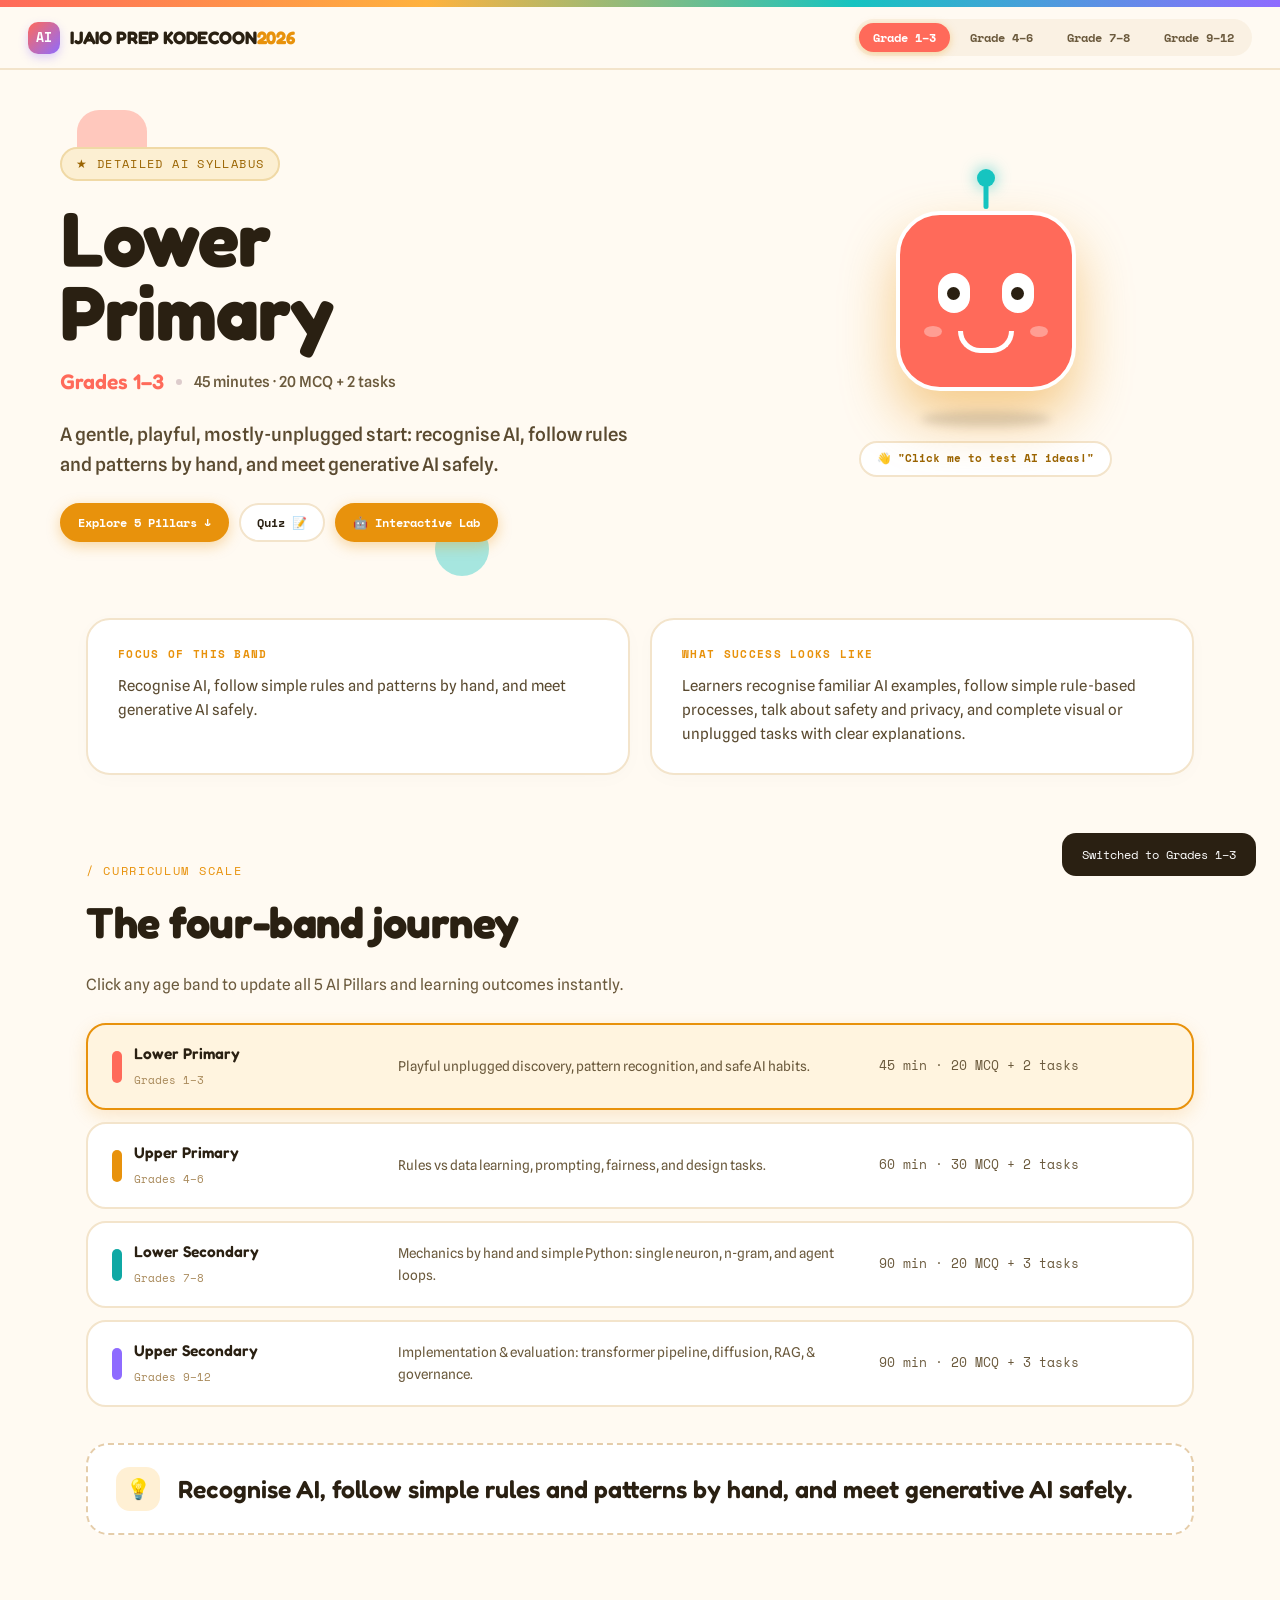
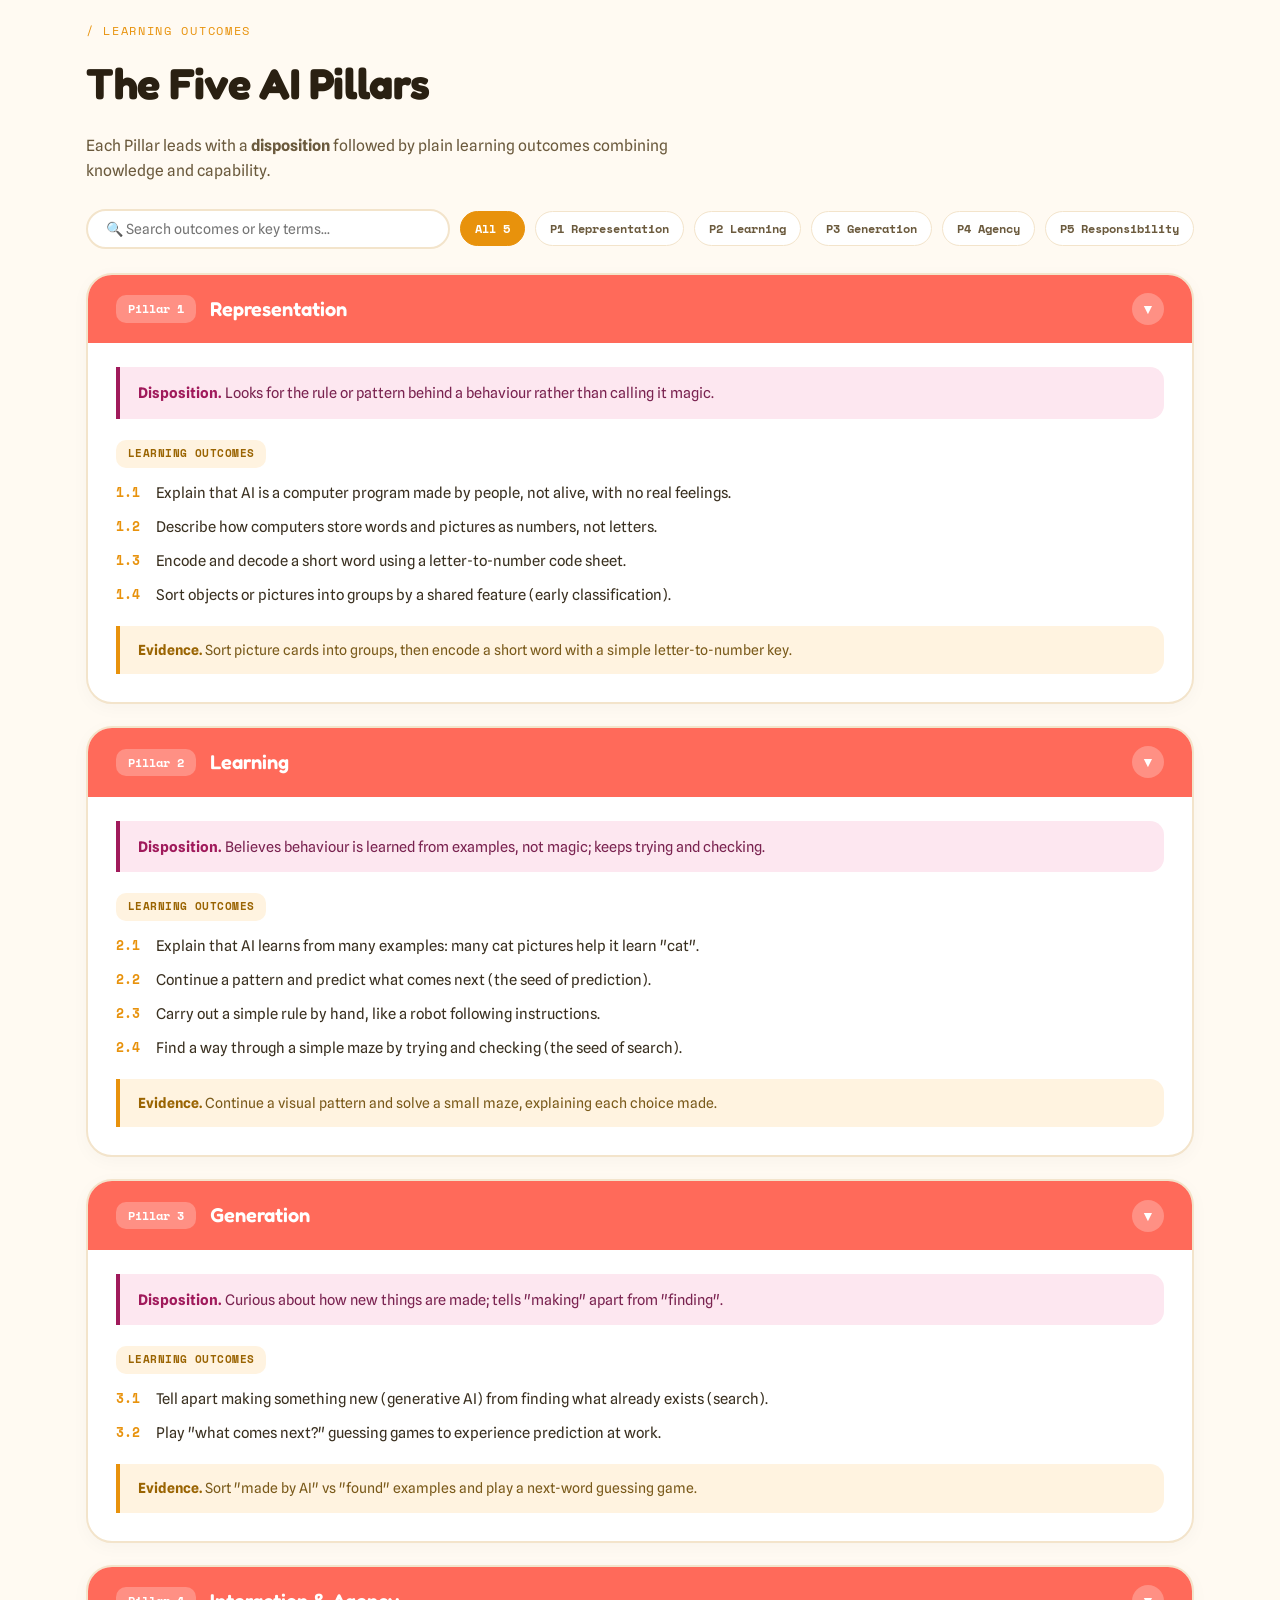
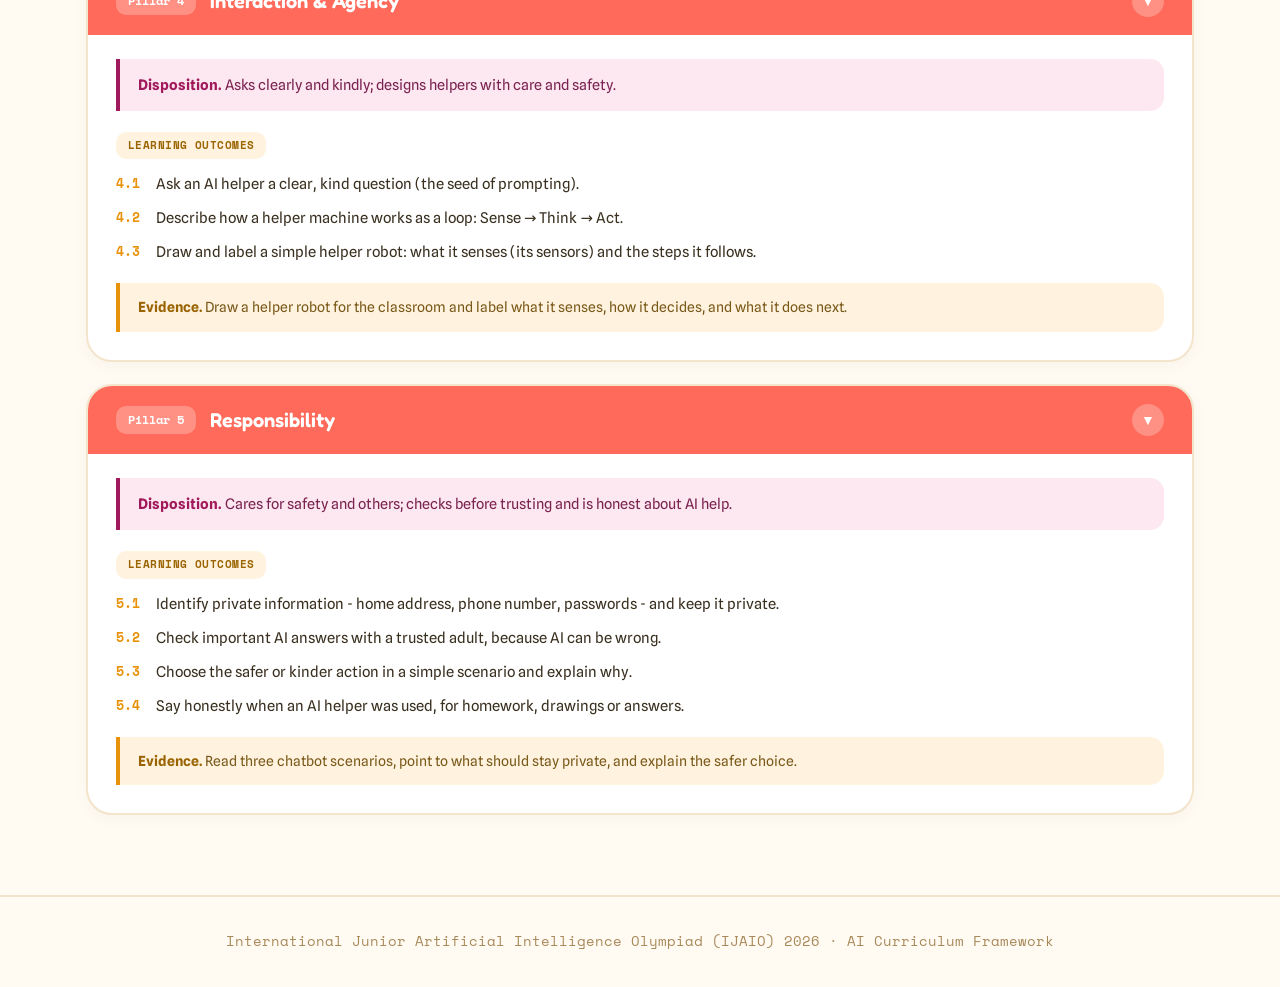
==== commit bb35d927: "V2, seperated database, css, js" ====
--- a/index.html
+++ b/index.html
@@ -10,883 +10,7 @@
   <link rel="preconnect" href="https://fonts.gstatic.com" crossorigin>
   <link href="https://fonts.googleapis.com/css2?family=Fredoka:wght@400;500;600;700&family=Space+Mono:ital,wght@0,400;0,700;1,400&family=Spline+Sans:wght@400;500;600;700&display=swap" rel="stylesheet">
 
-  <style>
-    :root {
-      --bg: #FFFAF2;
-      --surface: #FFFFFF;
-      --text-main: #2A2012;
-      --text-muted: #6B5A3D;
-      --text-light: #9A6402;
-      --border-subtle: #F3E4CB;
-      --border-accent: #E8920C;
-      --coral: #FF6A5A;
-      --amber: #E8920C;
-      --teal: #16C4C0;
-      --teal-dark: #0FA8A4;
-      --purple: #8E6BFF;
-      --crimson-pill: #A01A5B;
-      --crimson-bg: #FDE7F0;
-    }
-
-    * {
-      box-sizing: border-box;
-      margin: 0;
-      padding: 0;
-    }
-
-    html {
-      scroll-behavior: smooth;
-    }
-
-    body {
-      font-family: 'Spline Sans', system-ui, -apple-system, sans-serif;
-      background-color: var(--bg);
-      color: var(--text-main);
-      line-height: 1.62;
-      overflow-x: hidden;
-      -webkit-font-smoothing: antialiased;
-    }
-
-    ::selection {
-      background: var(--amber);
-      color: #FFFFFF;
-    }
-
-    @keyframes upBob {
-      0%, 100% { transform: translateY(0); }
-      50% { transform: translateY(-12px); }
-    }
-    @keyframes upBlink {
-      0%, 90%, 100% { transform: scaleY(1); }
-      95% { transform: scaleY(0.12); }
-    }
-    @keyframes upWiggle {
-      0%, 100% { transform: rotate(-6deg); }
-      50% { transform: rotate(6deg); }
-    }
-    @keyframes upFloat {
-      0%, 100% { transform: translate(0, 0) rotate(0deg); }
-      50% { transform: translate(-14px, 16px) rotate(8deg); }
-    }
-    @keyframes upReveal {
-      from { opacity: 0; transform: translateY(22px); }
-      to { opacity: 1; transform: translateY(0); }
-    }
-
-    .rainbow-stripe {
-      height: 7px;
-      width: 100%;
-      background: linear-gradient(90deg, #FF6A5A, #FFB23E, #16C4C0, #8E6BFF);
-    }
-
-    nav {
-      position: sticky;
-      top: 0;
-      z-index: 100;
-      display: flex;
-      align-items: center;
-      gap: 14px;
-      padding: 12px 28px;
-      background: rgba(255, 250, 242, 0.9);
-      backdrop-filter: blur(14px);
-      border-bottom: 2px solid var(--border-subtle);
-    }
-
-    .brand-logo {
-      display: flex;
-      align-items: center;
-      gap: 10px;
-      text-decoration: none;
-      color: var(--text-main);
-    }
-
-    .brand-badge {
-      width: 32px;
-      height: 32px;
-      border-radius: 10px;
-      background: linear-gradient(135deg, #FF6A5A, #8E6BFF);
-      display: flex;
-      align-items: center;
-      justify-content: center;
-      font-family: 'Space Mono', monospace;
-      font-weight: 700;
-      color: #FFFFFF;
-      font-size: 13px;
-      box-shadow: 0 4px 10px rgba(142, 107, 255, 0.3);
-    }
-
-    .brand-title {
-      font-family: 'Fredoka', sans-serif;
-      font-weight: 700;
-      font-size: 18px;
-      letter-spacing: -0.01em;
-    }
-
-    .brand-title span {
-      color: var(--amber);
-    }
-
-    .nav-band-group {
-      display: flex;
-      gap: 6px;
-      margin-left: auto;
-      background: rgba(243, 228, 203, 0.4);
-      padding: 4px;
-      border-radius: 999px;
-    }
-
-    .band-tab-btn {
-      font-family: 'Space Mono', monospace;
-      font-size: 12px;
-      font-weight: 700;
-      padding: 6px 14px;
-      border-radius: 999px;
-      border: none;
-      cursor: pointer;
-      background: transparent;
-      color: var(--text-muted);
-      transition: all 0.2s ease;
-      text-decoration: none;
-    }
-
-    .band-tab-btn:hover {
-      color: var(--text-main);
-      background: rgba(255, 255, 255, 0.6);
-    }
-
-    .band-tab-btn.active {
-      background: var(--amber);
-      color: #FFFFFF;
-      box-shadow: 0 2px 8px rgba(232, 146, 12, 0.35);
-    }
-
-    header.hero-section {
-      position: relative;
-      padding: clamp(48px, 6vw, 84px) 26px clamp(36px, 5vw, 68px);
-      overflow: hidden;
-    }
-
-    .floating-shape {
-      position: absolute;
-      pointer-events: none;
-      z-index: 1;
-    }
-
-    .hero-container {
-      position: relative;
-      z-index: 2;
-      max-width: 1160px;
-      margin: 0 auto;
-      display: grid;
-      grid-template-columns: minmax(0, 1.4fr) minmax(0, 1fr);
-      gap: 36px;
-      align-items: center;
-    }
-
-    .tag-badge {
-      display: inline-flex;
-      align-items: center;
-      gap: 8px;
-      font-family: 'Space Mono', monospace;
-      font-size: 11.5px;
-      letter-spacing: 0.12em;
-      text-transform: uppercase;
-      color: var(--text-light);
-      background: #FCEFD2;
-      border: 2px solid #F0D9A6;
-      padding: 6px 14px;
-      border-radius: 999px;
-      margin-bottom: 20px;
-    }
-
-    .hero-title {
-      font-family: 'Fredoka', sans-serif;
-      font-weight: 700;
-      font-size: clamp(2.8rem, 6.5vw, 4.8rem);
-      line-height: 0.96;
-      letter-spacing: -0.01em;
-      margin-bottom: 16px;
-      color: var(--text-main);
-    }
-
-    .hero-meta {
-      display: flex;
-      align-items: center;
-      gap: 12px;
-      flex-wrap: wrap;
-      margin-bottom: 20px;
-    }
-
-    .hero-band-label {
-      font-family: 'Fredoka', sans-serif;
-      font-weight: 600;
-      font-size: 21px;
-      color: var(--amber);
-    }
-
-    .meta-dot {
-      width: 6px;
-      height: 6px;
-      border-radius: 50%;
-      background: #DDCCCC;
-    }
-
-    .meta-stats {
-      font-size: 15px;
-      color: var(--text-muted);
-      font-weight: 500;
-    }
-
-    .hero-desc {
-      font-size: clamp(1.05rem, 1.45vw, 1.22rem);
-      color: #5A4A30;
-      max-width: 52ch;
-      margin-bottom: 24px;
-      font-weight: 500;
-    }
-
-    .hero-cta-group {
-      display: flex;
-      gap: 10px;
-      flex-wrap: wrap;
-      align-items: center;
-    }
-
-    .btn-pill {
-      font-family: 'Space Mono', monospace;
-      font-weight: 700;
-      font-size: 12px;
-      padding: 9px 16px;
-      border-radius: 999px;
-      text-decoration: none;
-      cursor: pointer;
-      display: inline-flex;
-      align-items: center;
-      gap: 6px;
-      transition: all 0.2s ease;
-      white-space: nowrap;
-    }
-
-    .btn-pill-primary {
-      background: var(--amber);
-      color: #FFFFFF;
-      border: 2px solid var(--amber);
-      box-shadow: 0 4px 14px rgba(232, 146, 12, 0.35);
-    }
-    .btn-pill-primary:hover {
-      background: #cf8007;
-      transform: translateY(-2px);
-    }
-
-    .btn-pill-outline {
-      background: #FFFFFF;
-      color: var(--text-main);
-      border: 2px solid var(--border-subtle);
-    }
-    .btn-pill-outline:hover {
-      border-color: var(--amber);
-      color: var(--amber);
-    }
-
-    .mascot-wrap {
-      justify-self: center;
-      display: flex;
-      flex-direction: column;
-      align-items: center;
-      position: relative;
-    }
-
-    .robot-stage {
-      animation: upBob 4.6s ease-in-out infinite;
-      position: relative;
-      cursor: pointer;
-    }
-
-    .robot-body {
-      position: relative;
-      width: 180px;
-      height: 180px;
-      border-radius: 44px;
-      background: var(--amber);
-      box-shadow: 0 28px 54px rgba(232, 146, 12, 0.45);
-      border: 4px solid #FFFFFF;
-      transition: transform 0.2s ease, background 0.3s ease;
-    }
-
-    .robot-body:hover {
-      transform: scale(1.03);
-    }
-
-    .antenna-pole {
-      position: absolute;
-      top: -30px;
-      left: 50%;
-      transform: translateX(-50%);
-      width: 5px;
-      height: 24px;
-      background: var(--teal);
-      border-radius: 3px;
-      transform-origin: center bottom;
-      animation: upWiggle 3.2s ease-in-out infinite;
-    }
-
-    .antenna-orb {
-      position: absolute;
-      top: -46px;
-      left: 50%;
-      transform: translateX(-50%);
-      width: 18px;
-      height: 18px;
-      border-radius: 50%;
-      background: var(--teal);
-      box-shadow: 0 0 16px rgba(22, 196, 192, 0.7);
-    }
-
-    .robot-eye-socket {
-      position: absolute;
-      top: 58px;
-      width: 32px;
-      height: 40px;
-      border-radius: 16px;
-      background: #FFFFFF;
-      animation: upBlink 4.4s ease-in-out infinite;
-      display: flex;
-      align-items: center;
-      justify-content: center;
-    }
-
-    .robot-eye-left { left: 38px; }
-    .robot-eye-right { right: 38px; }
-
-    .robot-pupil {
-      width: 13px;
-      height: 13px;
-      border-radius: 50%;
-      background: var(--text-main);
-      transition: transform 0.15s ease;
-    }
-
-    .robot-mouth {
-      position: absolute;
-      bottom: 34px;
-      left: 50%;
-      transform: translateX(-50%);
-      width: 56px;
-      height: 22px;
-      border-bottom: 5px solid #FFFFFF;
-      border-left: 5px solid #FFFFFF;
-      border-right: 5px solid #FFFFFF;
-      border-radius: 0 0 42px 42px;
-    }
-
-    .robot-cheek {
-      position: absolute;
-      bottom: 50px;
-      width: 18px;
-      height: 11px;
-      border-radius: 50%;
-      background: rgba(255, 255, 255, 0.35);
-    }
-
-    .robot-cheek-left { left: 24px; }
-    .robot-cheek-right { right: 24px; }
-
-    .robot-shadow {
-      width: 130px;
-      height: 16px;
-      background: rgba(42, 32, 18, 0.14);
-      border-radius: 50%;
-      margin-top: 20px;
-      filter: blur(4px);
-    }
-
-    .mascot-speech {
-      margin-top: 14px;
-      background: #FFFFFF;
-      border: 2px solid var(--border-subtle);
-      padding: 7px 16px;
-      border-radius: 999px;
-      font-family: 'Space Mono', monospace;
-      font-size: 11px;
-      font-weight: 700;
-      color: var(--text-light);
-    }
-
-    main {
-      max-width: 1160px;
-      margin: 0 auto;
-      padding: 0 26px 80px;
-    }
-
-    .two-col-grid {
-      display: grid;
-      grid-template-columns: 1fr 1fr;
-      gap: 20px;
-      margin-top: 12px;
-    }
-
-    .glass-card {
-      background: var(--surface);
-      border: 2px solid var(--border-subtle);
-      border-radius: 24px;
-      padding: 26px 30px;
-      box-shadow: 0 4px 20px rgba(42, 32, 18, 0.02);
-      transition: border-color 0.2s ease, transform 0.2s ease;
-    }
-
-    .glass-card:hover {
-      border-color: #E2CDAA;
-      transform: translateY(-2px);
-    }
-
-    .card-label {
-      font-family: 'Space Mono', monospace;
-      font-size: 11px;
-      letter-spacing: 0.12em;
-      text-transform: uppercase;
-      color: var(--amber);
-      margin-bottom: 10px;
-      font-weight: 700;
-    }
-
-    .card-text {
-      font-size: 15px;
-      color: #5A4A30;
-      margin: 0;
-    }
-
-    .section-spacing {
-      margin-top: clamp(52px, 7vw, 86px);
-    }
-
-    .section-eyebrow {
-      font-family: 'Space Mono', monospace;
-      font-size: 12px;
-      letter-spacing: 0.14em;
-      text-transform: uppercase;
-      color: var(--amber);
-      margin-bottom: 8px;
-    }
-
-    .section-heading {
-      font-family: 'Fredoka', sans-serif;
-      font-weight: 700;
-      font-size: clamp(1.8rem, 3.5vw, 2.7rem);
-      letter-spacing: -0.01em;
-      color: var(--text-main);
-      margin-bottom: 14px;
-    }
-
-    .section-subtext {
-      font-size: 15.5px;
-      color: var(--text-muted);
-      max-width: 68ch;
-      margin-bottom: 26px;
-    }
-
-    .bands-stack {
-      display: flex;
-      flex-direction: column;
-      gap: 12px;
-    }
-
-    .band-row {
-      display: grid;
-      grid-template-columns: minmax(0, 1.15fr) minmax(0, 2fr) minmax(0, 1.25fr);
-      gap: 20px;
-      align-items: center;
-      padding: 16px 24px;
-      border-radius: 20px;
-      background: var(--surface);
-      border: 2px solid var(--border-subtle);
-      transition: all 0.2s ease;
-      cursor: pointer;
-    }
-
-    .band-row:hover {
-      border-color: #DCC39E;
-      transform: translateX(4px);
-    }
-
-    .band-row.active {
-      background: #FFF4DF;
-      border: 2px solid var(--amber);
-      box-shadow: 0 6px 18px rgba(232, 146, 12, 0.18);
-    }
-
-    .band-name-col {
-      display: flex;
-      align-items: center;
-      gap: 12px;
-    }
-
-    .band-indicator-bar {
-      width: 10px;
-      height: 32px;
-      border-radius: 6px;
-      flex-shrink: 0;
-    }
-
-    .band-title-text {
-      font-size: 15.5px;
-      display: block;
-      font-family: 'Fredoka', sans-serif;
-      font-weight: 600;
-    }
-
-    .band-grades-text {
-      font-family: 'Space Mono', monospace;
-      font-size: 11px;
-      color: #A8895A;
-    }
-
-    .band-desc-col {
-      font-size: 13.5px;
-      color: var(--text-muted);
-    }
-
-    .band-assess-col {
-      font-size: 12.8px;
-      color: var(--text-muted);
-      font-family: 'Space Mono', monospace;
-    }
-
-    .band-focus-banner {
-      margin-top: 36px;
-      background: #FFFFFF;
-      border: 2px dashed #E5CDAA;
-      border-radius: 22px;
-      padding: 22px 28px;
-      display: flex;
-      align-items: center;
-      gap: 18px;
-    }
-
-    .focus-badge {
-      flex-shrink: 0;
-      width: 44px;
-      height: 44px;
-      border-radius: 14px;
-      background: #FFF0D4;
-      color: var(--amber);
-      display: flex;
-      align-items: center;
-      justify-content: center;
-      font-size: 20px;
-      font-weight: 700;
-    }
-
-    .focus-text {
-      font-family: 'Fredoka', sans-serif;
-      font-weight: 600;
-      font-size: clamp(1.15rem, 2.1vw, 1.55rem);
-      line-height: 1.25;
-      color: var(--text-main);
-      margin: 0;
-    }
-
-    .filter-bar {
-      display: flex;
-      gap: 10px;
-      flex-wrap: wrap;
-      margin-bottom: 24px;
-      align-items: center;
-    }
-
-    .search-input {
-      flex: 1;
-      min-width: 240px;
-      font-family: 'Spline Sans', sans-serif;
-      font-size: 14px;
-      padding: 10px 18px;
-      border-radius: 999px;
-      border: 2px solid var(--border-subtle);
-      background: #FFFFFF;
-      outline: none;
-      color: var(--text-main);
-    }
-
-    .search-input:focus {
-      border-color: var(--amber);
-    }
-
-    .filter-pill {
-      font-family: 'Space Mono', monospace;
-      font-size: 11.5px;
-      font-weight: 700;
-      padding: 8px 14px;
-      border-radius: 999px;
-      border: 1.5px solid var(--border-subtle);
-      background: #FFFFFF;
-      color: var(--text-muted);
-      cursor: pointer;
-      transition: all 0.2s;
-    }
-
-    .filter-pill:hover, .filter-pill.active {
-      background: var(--amber);
-      color: #FFFFFF;
-      border-color: var(--amber);
-    }
-
-    .pillars-stack {
-      display: flex;
-      flex-direction: column;
-      gap: 22px;
-    }
-
-    .pillar-card {
-      background: var(--surface);
-      border: 2px solid var(--border-subtle);
-      border-radius: 26px;
-      overflow: hidden;
-      box-shadow: 0 4px 18px rgba(42, 32, 18, 0.03);
-    }
-
-    .pillar-header {
-      display: flex;
-      align-items: center;
-      justify-content: space-between;
-      gap: 14px;
-      padding: 18px 28px;
-      background: var(--amber);
-      color: #FFFFFF;
-    }
-
-    .pillar-header-left {
-      display: flex;
-      align-items: center;
-      gap: 14px;
-    }
-
-    .pillar-num-badge {
-      font-family: 'Space Mono', monospace;
-      font-weight: 700;
-      font-size: 12px;
-      background: rgba(255, 255, 255, 0.25);
-      padding: 4px 12px;
-      border-radius: 10px;
-    }
-
-    .pillar-title {
-      font-family: 'Fredoka', sans-serif;
-      font-weight: 600;
-      font-size: 20px;
-      margin: 0;
-    }
-
-    .pillar-toggle-btn {
-      background: rgba(255, 255, 255, 0.25);
-      border: none;
-      color: #FFFFFF;
-      width: 32px;
-      height: 32px;
-      border-radius: 50%;
-      cursor: pointer;
-      display: flex;
-      align-items: center;
-      justify-content: center;
-      font-size: 14px;
-    }
-
-    .pillar-body {
-      padding: 24px 28px 28px;
-    }
-
-    .disposition-box {
-      padding: 14px 18px;
-      background: var(--crimson-bg);
-      border-left: 4px solid var(--crimson-pill);
-      border-radius: 0 14px 14px 0;
-      font-size: 14.5px;
-      color: #7A2350;
-      margin-bottom: 20px;
-    }
-
-    .disposition-box b {
-      color: var(--crimson-pill);
-    }
-
-    .outcomes-label {
-      display: inline-block;
-      font-family: 'Space Mono', monospace;
-      font-size: 11px;
-      font-weight: 700;
-      letter-spacing: 0.04em;
-      text-transform: uppercase;
-      color: var(--text-light);
-      background: #FFF3E0;
-      padding: 5px 12px;
-      border-radius: 10px;
-      margin-bottom: 14px;
-    }
-
-    .outcomes-list {
-      display: flex;
-      flex-direction: column;
-      gap: 10px;
-    }
-
-    .outcome-row {
-      display: flex;
-      gap: 12px;
-      font-size: 14.8px;
-      color: #3A3020;
-      align-items: flex-start;
-    }
-
-    .outcome-id {
-      font-family: 'Space Mono', monospace;
-      color: var(--amber);
-      font-weight: 700;
-      font-size: 12.5px;
-      min-width: 28px;
-      margin-top: 1px;
-    }
-
-    .evidence-box {
-      margin-top: 18px;
-      padding: 13px 18px;
-      background: #FFF3E0;
-      border-left: 4px solid var(--amber);
-      border-radius: 0 14px 14px 0;
-      font-size: 14px;
-      color: #7A5A1A;
-    }
-
-    .evidence-box b {
-      color: var(--text-light);
-    }
-
-    .terms-row {
-      margin-top: 16px;
-      display: flex;
-      flex-wrap: wrap;
-      gap: 8px;
-      align-items: center;
-    }
-
-    .terms-label {
-      font-family: 'Space Mono', monospace;
-      font-size: 10.5px;
-      font-weight: 700;
-      letter-spacing: 0.05em;
-      text-transform: uppercase;
-      color: var(--text-light);
-      margin-right: 4px;
-    }
-
-    .term-pill {
-      font-family: 'Space Mono', monospace;
-      font-size: 11px;
-      font-weight: 700;
-      background: #FFF7EA;
-      border: 1px solid #F0D9AE;
-      color: var(--text-light);
-      border-radius: 999px;
-      padding: 3px 11px;
-      cursor: pointer;
-    }
-
-    .modal-overlay {
-      position: fixed;
-      inset: 0;
-      background: rgba(42, 32, 18, 0.65);
-      backdrop-filter: blur(6px);
-      z-index: 1000;
-      display: flex;
-      align-items: center;
-      justify-content: center;
-      padding: 20px;
-      opacity: 0;
-      pointer-events: none;
-      transition: opacity 0.25s ease;
-    }
-
-    .modal-overlay.open {
-      opacity: 1;
-      pointer-events: auto;
-    }
-
-    .modal-dialog {
-      background: #FFFFFF;
-      border-radius: 28px;
-      width: 100%;
-      max-width: 680px;
-      max-height: 90vh;
-      overflow-y: auto;
-      border: 3px solid var(--border-subtle);
-      box-shadow: 0 30px 60px rgba(0, 0, 0, 0.28);
-      position: relative;
-    }
-
-    .modal-header {
-      padding: 20px 26px;
-      border-bottom: 2px solid var(--border-subtle);
-      display: flex;
-      align-items: center;
-      justify-content: space-between;
-      position: sticky;
-      top: 0;
-      background: #FFFFFF;
-      z-index: 10;
-    }
-
-    .modal-title {
-      font-family: 'Fredoka', sans-serif;
-      font-size: 22px;
-      color: var(--text-main);
-    }
-
-    .modal-close-btn {
-      width: 34px;
-      height: 34px;
-      border-radius: 50%;
-      border: 2px solid var(--border-subtle);
-      background: #FFFAF2;
-      color: var(--text-main);
-      font-size: 16px;
-      display: flex;
-      align-items: center;
-      justify-content: center;
-      cursor: pointer;
-    }
-
-    .modal-body {
-      padding: 24px 26px;
-    }
-
-    .toast-box {
-      position: fixed;
-      bottom: 24px;
-      right: 24px;
-      background: var(--text-main);
-      color: #FFFFFF;
-      padding: 12px 20px;
-      border-radius: 14px;
-      font-family: 'Space Mono', monospace;
-      font-size: 12px;
-      z-index: 2000;
-      display: none;
-    }
-
-    footer {
-      border-top: 2px solid var(--border-subtle);
-      padding: 34px 26px;
-      text-align: center;
-      font-size: 13.5px;
-      color: #A8895A;
-      font-family: 'Space Mono', monospace;
-    }
-
-    @media (max-width: 900px) {
-      .hero-container { grid-template-columns: 1fr; text-align: center; }
-      .hero-desc { margin-left: auto; margin-right: auto; }
-      .hero-meta, .hero-cta-group { justify-content: center; }
-      .two-col-grid { grid-template-columns: 1fr; }
-      .band-row { grid-template-columns: 1fr; gap: 8px; }
-    }
-  </style>
+  <link rel="stylesheet" href="css/index.css">
 </head>
 <body>
 
@@ -933,12 +57,8 @@
           <button class="btn-pill btn-pill-primary" onclick="scrollToSection('pillars-section')">
             Explore 5 Pillars ↓
           </button>
-          <!-- FIXED BUTTON CALLS -->
           <button class="btn-pill btn-pill-outline" onclick="openQuizForCurrentLevel()">
             Quiz 📝
-          </button>
-          <button class="btn-pill btn-pill-outline" onclick="openStructuredTaskModal()">
-            Structured Task 📋
           </button>
           <button class="btn-pill btn-pill-primary" id="levelInteractiveLabBtn" onclick="openPracticeLabModal()">
             🤖 Interactive Lab
@@ -1092,521 +212,6 @@
 
   <div class="toast-box" id="toastBox">Notification</div>
 
-  <!-- JavaScript Curriculum Database & Dynamic Rendering -->
-  <script>
-    // COMPLETE PRECISE CURRICULUM DATABASE FOR ALL 4 BANDS
-    const pillarsDataByBand = {
-      'lower-pri': {
-        title: 'Lower<br>Primary',
-        grades: 'Grades 1–3',
-        stats: '45 minutes · 20 MCQ + 2 tasks',
-        desc: 'A gentle, playful, mostly-unplugged start: recognise AI, follow rules and patterns by hand, and meet generative AI safely.',
-        focus: 'Recognise AI, follow simple rules and patterns by hand, and meet generative AI safely.',
-        success: 'Learners recognise familiar AI examples, follow simple rule-based processes, talk about safety and privacy, and complete visual or unplugged tasks with clear explanations.',
-        themeColor: '#FF6A5A',
-        pillars: [
-          {
-            num: 1,
-            title: 'Representation',
-            disposition: 'Looks for the rule or pattern behind a behaviour rather than calling it magic.',
-            outcomes: [
-              { id: '1.1', text: 'Explain that AI is a computer program made by people, not alive, with no real feelings.' },
-              { id: '1.2', text: 'Describe how computers store words and pictures as numbers, not letters.' },
-              { id: '1.3', text: 'Encode and decode a short word using a letter-to-number code sheet.' },
-              { id: '1.4', text: 'Sort objects or pictures into groups by a shared feature (early classification).' }
-            ],
-            evidence: 'Sort picture cards into groups, then encode a short word with a simple letter-to-number key.',
-            terms: []
-          },
-          {
-            num: 2,
-            title: 'Learning',
-            disposition: 'Believes behaviour is learned from examples, not magic; keeps trying and checking.',
-            outcomes: [
-              { id: '2.1', text: 'Explain that AI learns from many examples: many cat pictures help it learn "cat".' },
-              { id: '2.2', text: 'Continue a pattern and predict what comes next (the seed of prediction).' },
-              { id: '2.3', text: 'Carry out a simple rule by hand, like a robot following instructions.' },
-              { id: '2.4', text: 'Find a way through a simple maze by trying and checking (the seed of search).' }
-            ],
-            evidence: 'Continue a visual pattern and solve a small maze, explaining each choice made.',
-            terms: []
-          },
-          {
-            num: 3,
-            title: 'Generation',
-            disposition: 'Curious about how new things are made; tells "making" apart from "finding".',
-            outcomes: [
-              { id: '3.1', text: 'Tell apart making something new (generative AI) from finding what already exists (search).' },
-              { id: '3.2', text: 'Play "what comes next?" guessing games to experience prediction at work.' }
-            ],
-            evidence: 'Sort "made by AI" vs "found" examples and play a next-word guessing game.',
-            terms: []
-          },
-          {
-            num: 4,
-            title: 'Interaction & Agency',
-            disposition: 'Asks clearly and kindly; designs helpers with care and safety.',
-            outcomes: [
-              { id: '4.1', text: 'Ask an AI helper a clear, kind question (the seed of prompting).' },
-              { id: '4.2', text: 'Describe how a helper machine works as a loop: Sense → Think → Act.' },
-              { id: '4.3', text: 'Draw and label a simple helper robot: what it senses (its sensors) and the steps it follows.' }
-            ],
-            evidence: 'Draw a helper robot for the classroom and label what it senses, how it decides, and what it does next.',
-            terms: []
-          },
-          {
-            num: 5,
-            title: 'Responsibility',
-            disposition: 'Cares for safety and others; checks before trusting and is honest about AI help.',
-            outcomes: [
-              { id: '5.1', text: 'Identify private information - home address, phone number, passwords - and keep it private.' },
-              { id: '5.2', text: 'Check important AI answers with a trusted adult, because AI can be wrong.' },
-              { id: '5.3', text: 'Choose the safer or kinder action in a simple scenario and explain why.' },
-              { id: '5.4', text: 'Say honestly when an AI helper was used, for homework, drawings or answers.' }
-            ],
-            evidence: 'Read three chatbot scenarios, point to what should stay private, and explain the safer choice.',
-            terms: []
-          }
-        ]
-      },
-      'upper-pri': {
-        title: 'Upper<br>Primary',
-        grades: 'Grades 4–6',
-        stats: '60 minutes · 100 marks',
-        desc: 'Rules versus learning from data, the first generative-AI mechanics - next-word prediction and prompting - and checking AI for fairness.',
-        focus: 'Rules vs learning from data, the first generative-AI mechanics, and evaluating AI fairly.',
-        success: 'Learners compare rules with learning from data, improve prompts, spot simple bias or hallucination risks, and present short design ideas with justification.',
-        themeColor: '#E8920C',
-        pillars: [
-          {
-            num: 1,
-            title: 'Representation',
-            disposition: 'Trusts that meaning can be measured; looks for the numbers behind words and pictures.',
-            outcomes: [
-              { id: '1.1', text: 'Turn words into numbers and show that similar things get similar numbers (proto-embeddings).' },
-              { id: '1.2', text: 'Group items by their features and explain what makes a group alike.' },
-              { id: '1.3', text: 'Collect and label a small set of examples (a mini dataset).' },
-              { id: '1.4', text: 'Check whether the sample is fair or leaves some things out.' },
-              { id: '1.5', text: 'Hand-tokenise a short sentence and notice that one word is not always one token.' }
-            ],
-            evidence: 'Build and label a small picture set, group it by feature, and say whether the set is fair.',
-            terms: ['feature', 'label', 'vector (number-list)']
-          },
-          {
-            num: 2,
-            title: 'Learning',
-            disposition: 'Believes behaviour is learned from examples, not magic; keeps trying and checking.',
-            outcomes: [
-              { id: '2.1', text: 'Explain that AI learns from many examples: many cat pictures help it learn "cat".' },
-              { id: '2.2', text: 'Continue a pattern and predict what comes next (the seed of prediction).' },
-              { id: '2.3', text: 'Carry out a simple rule by hand, like a robot following instructions.' },
-              { id: '2.4', text: 'Find a way through a simple maze by trying and checking (the seed of search).' }
-            ],
-            evidence: 'Continue a visual pattern and solve a small maze, explaining each choice made.',
-            terms: ['training data', 'classify', 'generalisation: working on NEW examples']
-          },
-          {
-            num: 3,
-            title: 'Generation',
-            disposition: 'Curious about how new things are made; tells "making" apart from "finding".',
-            outcomes: [
-              { id: '3.1', text: 'Tell apart making something new (generative AI) from finding what already exists (search).' },
-              { id: '3.2', text: 'Play "what comes next?" guessing games to experience prediction at work.' }
-            ],
-            evidence: 'Sort "made by AI" vs "found" examples and play a next-word guessing game.',
-            terms: ['next-word prediction', 'prompt', 'temperature (the randomness dial)', 'diffusion (painting from noise)']
-          },
-          {
-            num: 4,
-            title: 'Interaction & Agency',
-            disposition: 'Asks clearly and kindly; designs helpers with care and safety.',
-            outcomes: [
-              { id: '4.1', text: 'Ask an AI helper a clear, kind question (the seed of prompting).' },
-              { id: '4.2', text: 'Describe how a helper machine works as a loop: Sense → Think → Act.' },
-              { id: '4.3', text: 'Draw and label a simple helper robot: what it senses (its sensors) and the steps it follows.' }
-            ],
-            evidence: 'Draw a helper robot for the classroom and label what it senses, how it decides, and what it does next.',
-            terms: ['AI agent', 'sense → think → act', 'tool']
-          },
-          {
-            num: 5,
-            title: 'Responsibility',
-            disposition: 'Cares for safety and others; checks before trusting and is honest about AI help.',
-            outcomes: [
-              { id: '5.1', text: 'Identify private information - home address, phone number, passwords - and keep it private.' },
-              { id: '5.2', text: 'Check important AI answers with a trusted adult, because AI can be wrong.' },
-              { id: '5.3', text: 'Choose the safer or kinder action in a simple scenario and explain why.' },
-              { id: '5.4', text: 'Say honestly when an AI helper was used, for homework, drawings or answers.' }
-            ],
-            evidence: 'Read three chatbot scenarios, point to what should stay private, and explain the safer choice.',
-            terms: ['hallucination', 'deepfake', 'bias', 'verify']
-          }
-        ]
-      },
-      'lower-sec': {
-        title: 'Lower<br>Secondary',
-        grades: 'Grades 7–8',
-        stats: '90 minutes · 20 MCQ + 3 tasks',
-        desc: 'Hands-on mechanics by hand and in simple Python: n-gram language models, tokenisation, a single neuron, the ML pipeline, and AI agents.',
-        focus: 'Mechanics by hand and in simple Python - and the first explicit analysis of why outputs happen.',
-        success: 'Learners explain how simple language models and ML pipelines work, analyse bias and failure points, and reason with short Python-based tasks.',
-        themeColor: '#0FA8A4',
-        pillars: [
-          {
-            num: 1,
-            title: 'Representation',
-            disposition: 'Reasons from how a representation is built rather than treating it as given.',
-            outcomes: [
-              { id: '1.1', text: 'Describe tokenisation: how text is split into tokens, then turned into numbers.' },
-              { id: '1.2', text: 'Hand-tokenise a sentence into tokens and IDs.' },
-              { id: '1.3', text: 'Explain why a model can miscount the letters in a word.' },
-              { id: '1.4', text: 'Inspect an embedding space: similar words sit close together, and analogies are directions.' },
-              { id: '1.5', text: 'Represent an image as a grid of number-pixels, the start of how a computer "sees".' }
-            ],
-            evidence: 'Hand-tokenise a sentence and explain a miscount; describe an image as a grid of numbers.',
-            terms: ['token', 'vector', 'embedding']
-          },
-          {
-            num: 2,
-            title: 'Learning',
-            disposition: 'Treats learning as a workflow to reason about, not a black box.',
-            outcomes: [
-              { id: '2.1', text: 'Explain how a neuron computes a weighted sum and "fires" via an activation, and how a network stacks many.' },
-              { id: '2.2', text: 'Tell apart the three ways machines learn: supervised, unsupervised (clustering, e.g. k-means) and reinforcement.' },
-              { id: '2.3', text: 'Follow the machine-learning workflow (data → train → test → evaluate) and read a confusion matrix.' },
-              { id: '2.4', text: 'Code a single neuron and a simple classifier (k-nearest neighbours or a rule) in Python, with a train/test split.' },
-              { id: '2.5', text: 'Explain why dataset quality and balance change what a model learns.' }
-            ],
-            evidence: 'Code a single neuron in Python, run a train/test split, and read off a confusion-matrix count.',
-            terms: ['training data', 'train/test split', 'generalisation', 'overfitting vs underfitting', 'feature', 'weights', 'bias', 'activation & threshold', 'accuracy', 'precision & recall', 'reward (RL)', 'RLHF', 'recommender system']
-          },
-          {
-            num: 3,
-            title: 'Generation',
-            disposition: 'Wants to know why generative output looks the way it does.',
-            outcomes: [
-              { id: '3.1', text: 'Explain how a language model (LLM) predicts the next token from probabilities learned over data (n-gram → neural).' },
-              { id: '3.2', text: 'Build a bigram/trigram next-token predictor by hand and use it to generate text (be-the-LLM).' },
-              { id: '3.3', text: 'Trace how attention re-weights earlier words and changes which token comes next.' },
-              { id: '3.4', text: 'Explain how diffusion makes images by reversing noise, steered by a prompt.' }
-            ],
-            evidence: 'Build a bigram predictor by hand to generate text; trace how attention changes the next token.',
-            terms: ['n-gram / bigram', 'transformer', 'attention', 'temperature', 'fine-tuning vs prompting', 'hallucination']
-          },
-          {
-            num: 4,
-            title: 'Interaction & Agency',
-            disposition: 'Designs and traces systems; reasons about where they fail.',
-            outcomes: [
-              { id: '4.1', text: 'Use a prompt framework (e.g. CLEAR) with few-shot examples.' },
-              { id: '4.2', text: 'Compare the outputs of two prompts and say which works better and why.' },
-              { id: '4.3', text: 'Trace how an AI agent runs a Sense → Think → Act loop and calls tools to reach a goal.' },
-              { id: '4.4', text: 'Identify where a tool call is needed in an agent’s loop, noting that sensors feed the perceive step.' }
-            ],
-            evidence: 'Trace an agent’s loop, mark where a tool call is needed, and improve one prompt with few-shot examples.',
-            terms: ['agent loop', 'tool call', 'retrieval', 'few-shot prompting', 'guardrail']
-          },
-          {
-            num: 5,
-            title: 'Responsibility',
-            disposition: 'Verifies before trusting; designs safeguards with people in mind.',
-            outcomes: [
-              { id: '5.1', text: 'Explain why a model can sound confident yet be wrong: its objective is plausibility, not truth.' },
-              { id: '5.2', text: 'Explain how deepfakes and synthetic media enable misinformation.' },
-              { id: '5.3', text: 'Apply a verification routine to a generative output and flag its risks.' },
-              { id: '5.4', text: 'Propose safeguards such as human oversight, explainability and inclusive design.' },
-              { id: '5.5', text: 'Trace how bias in a dataset becomes bias in a model’s behaviour.' }
-            ],
-            evidence: 'Apply a verification routine to an AI output, flag two risks, and propose a safeguard.',
-            terms: ['deepfake', 'provenance & watermarking', 'misinformation', 'human oversight']
-          }
-        ]
-      },
-      'upper-sec': {
-        title: 'Upper<br>Secondary',
-        grades: 'Grades 9–12',
-        stats: '90 minutes · 20 MCQ + 3 tasks',
-        desc: 'Implementation and evaluation: the transformer pipeline, sampling and temperature, embeddings and bias, diffusion, and grounded agentic / RAG design.',
-        focus: 'Implementation and evaluation - judging quality, fairness and design trade-offs against explicit criteria.',
-        success: 'Learners explain end-to-end generative-AI systems, evaluate models with explicit metrics and trade-offs, and present defensible design choices for agentic or retrieval-grounded systems.',
-        themeColor: '#8E6BFF',
-        pillars: [
-          {
-            num: 1,
-            title: 'Representation',
-            disposition: 'Reasons rigorously about representation; surfaces what is hidden inside it.',
-            outcomes: [
-              { id: '1.1', text: 'Compute embedding similarity with cosine similarity and demonstrate vector arithmetic.' },
-              { id: '1.2', text: 'Demonstrate the bias baked into embeddings.' },
-              { id: '1.3', text: 'Judge the impact of embedded bias on a downstream use.' },
-              { id: '1.4', text: 'Explain how computer vision and convolutional neural networks (CNNs) read images as pixel grids.' },
-              { id: '1.5', text: 'Explain sub-word tokenisation and how token IDs index the embedding layer.' }
-            ],
-            evidence: 'Compare two analogies by cosine similarity and judge which one exposes embedded bias.',
-            terms: ['embedding', 'vector space', 'cosine similarity']
-          },
-          {
-            num: 2,
-            title: 'Learning',
-            disposition: 'Practises rigorous, reproducible work; is honest about a model’s limits.',
-            outcomes: [
-              { id: '2.1', text: 'Explain neural-network mechanics: forward pass, activation, loss, and gradient-descent / backpropagation intuition.' },
-              { id: '2.2', text: 'Distinguish deep learning’s layers, pretraining vs fine-tuning vs RLHF, and training vs inference.' },
-              { id: '2.3', text: 'Implement a forward pass and a small classifier in Python.' },
-              { id: '2.4', text: 'Evaluate the model on accuracy, precision/recall and overfitting, then iterate.' },
-              { id: '2.5', text: 'Curate a small dataset for a task, justifying what is included, and document it.' }
-            ],
-            evidence: 'Implement a forward pass, then judge a model on precision/recall and explain an overfitting fix.',
-            terms: ['neuron', 'weighted sum & forward pass', 'labelled training data', 'generalisation', 'overfitting & regularisation', 'CNN', 'reinforcement learning & RLHF', 'specification gaming', 'data leakage']
-          },
-          {
-            num: 3,
-            title: 'Generation',
-            disposition: 'Reasons from the pipeline; weighs usefulness against reliability.',
-            outcomes: [
-              { id: '3.1', text: 'Trace the transformer pipeline end to end: tokens → embeddings → attention → next-token probabilities → sampling / temperature.' },
-              { id: '3.2', text: 'Explain how diffusion generates images by reversing noise, conditioned on a prompt.' },
-              { id: '3.3', text: 'Compare outputs at different temperatures and interpret the usefulness-versus-reliability trade-off.' },
-              { id: '3.4', text: 'Compare diffusion with GANs as two ways to generate images: iterative denoising versus generator-vs-discriminator.' }
-            ],
-            evidence: 'Compare outputs across temperatures and judge whether the model became more useful or less reliable.',
-            terms: ['transformer', 'LLM', 'softmax', 'sampling & temperature', 'context window', 'diffusion & denoising']
-          },
-          {
-            num: 4,
-            title: 'Interaction & Agency',
-            disposition: 'Innovates responsibly; keeps a human in the loop by design.',
-            outcomes: [
-              { id: '4.1', text: 'Construct chain-of-thought reasoning, system prompts and few-shot prompts.' },
-              { id: '4.2', text: 'Explain how an agentic system plans, calls tools, observes results and re-plans.' },
-              { id: '4.3', text: 'Explain how retrieval-augmented generation (RAG) grounds answers in sources.' },
-              { id: '4.4', text: 'Design a multi-step agent or RAG system against a defined metric.' },
-              { id: '4.5', text: 'Evaluate the system and surface its limitations.' }
-            ],
-            evidence: 'Design a RAG or agentic system, define its metric, and state where human oversight remains necessary.',
-            terms: ['RAG', 'agent (ReAct)', 'prompt injection', 'guardrail']
-          },
-          {
-            num: 5,
-            title: 'Responsibility',
-            disposition: 'Exercises civic responsibility; defaults to transparency and accountability.',
-            outcomes: [
-              { id: '5.1', text: 'Interpret fairness metrics and error types (false positives / false negatives).' },
-              { id: '5.2', text: 'Explain AI governance, accountability and explainable AI.' },
-              { id: '5.3', text: 'Explain why hallucination follows from the next-token objective, and the limits of RLHF and retrieval (RAG).' },
-              { id: '5.4', text: 'Audit a model or dataset for bias and document it in a model card.' },
-              { id: '5.5', text: 'Weigh the societal and environmental costs of a deployment.' }
-            ],
-            evidence: 'Compute precision and recall from a confusion matrix, justify the governing metric, and document it in a model card.',
-            terms: ['fairness metrics', 'memorisation', 'provenance', 'accountability', 'model card']
-          }
-        ]
-      }
-    };
-
-    let currentBandKey = 'upper-pri';
-
-    // Map tautan halaman terpisah untuk setiap level
-    const levelPages = {
-      'lower-pri': {
-        interactiveLab: 'low_lab.html',
-        quiz: 'low_quiz.html'
-      },
-      'upper-pri': {
-        interactiveLab: 'up_lab.html',
-        quiz: 'up_quiz.html'
-      },
-      'lower-sec': {
-        interactiveLab: 'lower_sec_lab.html',
-        quiz: 'lower_sec_quiz.html'
-      },
-      'upper-sec': {
-        interactiveLab: 'upper_sec_lab.html',
-        quiz: 'upper_sec_quiz.html'
-      }
-    };
-
-    // RENDER PILLARS DINAMIS
-    function renderPillars(bandKey) {
-      const data = pillarsDataByBand[bandKey];
-      const container = document.getElementById('pillarsContainer');
-      container.innerHTML = '';
-
-      data.pillars.forEach(p => {
-        let outcomesHtml = p.outcomes.map(o => `
-          <div class="outcome-row">
-            <span class="outcome-id">${o.id}</span>
-            <span>${o.text}</span>
-          </div>
-        `).join('');
-
-        let termsHtml = '';
-        if (p.terms && p.terms.length > 0) {
-          let pills = p.terms.map(t => `<span class="term-pill">${t}</span>`).join(' ');
-          termsHtml = `
-            <div class="terms-row">
-              <span class="terms-label">Key terms:</span>
-              ${pills}
-            </div>
-          `;
-        }
-
-        const card = document.createElement('article');
-        card.className = 'pillar-card';
-        card.setAttribute('data-pillar', p.num);
-        card.innerHTML = `
-          <div class="pillar-header" style="background: ${data.themeColor}">
-            <div class="pillar-header-left">
-              <span class="pillar-num-badge">Pillar ${p.num}</span>
-              <h3 class="pillar-title">${p.title}</h3>
-            </div>
-            <button class="pillar-toggle-btn" onclick="togglePillarCard(this)">▼</button>
-          </div>
-          <div class="pillar-body">
-            <div class="disposition-box">
-              <b>Disposition.</b> ${p.disposition}
-            </div>
-
-            <div class="outcomes-label">Learning outcomes</div>
-            <div class="outcomes-list">
-              ${outcomesHtml}
-            </div>
-
-            <div class="evidence-box">
-              <b>Evidence.</b> ${p.evidence}
-            </div>
-
-            ${termsHtml}
-          </div>
-        `;
-        container.appendChild(card);
-      });
-    }
-
-    // SWITCH BAND FUNCTION
-    function selectBand(bandKey) {
-      currentBandKey = bandKey;
-      const b = pillarsDataByBand[bandKey];
-      if (!b) return;
-
-      document.getElementById('heroTitle').innerHTML = b.title;
-      document.getElementById('heroGrades').innerText = b.grades;
-      document.getElementById('heroGrades').style.color = b.themeColor;
-      document.getElementById('heroStats').innerText = b.stats;
-      document.getElementById('heroDesc').innerText = b.desc;
-      document.getElementById('bandFocusOverview').innerText = b.focus;
-      document.getElementById('successText').innerText = b.success;
-      document.getElementById('bandFocusBannerText').innerText = b.focus;
-      document.getElementById('robotBody').style.backgroundColor = b.themeColor;
-
-      // Update Nav
-      document.querySelectorAll('.nav-band-group .band-tab-btn').forEach(btn => {
-        btn.classList.remove('active');
-        btn.style.backgroundColor = 'transparent';
-        if (btn.innerText.includes(b.grades.split(' ')[1])) {
-          btn.classList.add('active');
-          btn.style.backgroundColor = b.themeColor;
-        }
-      });
-
-      // Update Rows
-      document.querySelectorAll('.band-row').forEach(row => row.classList.remove('active'));
-      const activeRow = document.getElementById(`band-row-${bandKey}`);
-      if (activeRow) activeRow.classList.add('active');
-
-      renderPillars(bandKey);
-      showToast(`Switched to ${b.grades}`);
-    }
-
-    // MODAL HANDLERS
-    function openModal(title, contentHtml) {
-      document.getElementById('mainModalTitle').innerText = title;
-      document.getElementById('mainModalBody').innerHTML = contentHtml;
-      document.getElementById('mainModal').classList.add('open');
-    }
-
-    function closeModal(id) {
-      document.getElementById(id).classList.remove('open');
-    }
-
-    // Fungsi untuk membuka Quiz berpindah halaman sesuai level aktif
-    function openQuizForCurrentLevel() {
-      const currentPages = levelPages[currentBandKey];
-      if (currentPages && currentPages.quiz) {
-        window.location.href = currentPages.quiz;
-      } else {
-        const b = pillarsDataByBand[currentBandKey];
-        openModal(`Quiz · ${b.grades}`, `
-          <p style="font-size: 15px;">Halaman Quiz untuk level ${b.grades} belum tersedia.</p>
-        `);
-      }
-    }
-
-    // Fungsi untuk membuka Interactive Lab sesuai level yang sedang aktif
-    function openPracticeLabModal() {
-      const currentPages = levelPages[currentBandKey];
-      if (currentPages && currentPages.interactiveLab) {
-        window.location.href = currentPages.interactiveLab;
-      } else {
-        const b = pillarsDataByBand[currentBandKey];
-        openModal(`Interactive Lab · ${b.grades}`, `
-          <p style="font-size: 15px;">Halaman Interactive Lab untuk level ${b.grades} belum tersedia.</p>
-        `);
-      }
-    }
-
-    function openStructuredTaskModal() {
-      const b = pillarsDataByBand[currentBandKey];
-      openModal(`Structured Task · ${b.grades}`, `
-        <div style="font-family: 'Space Mono', monospace; font-size: 11px; color: var(--amber); margin-bottom: 8px;">HANDS-ON DESIGN TASK</div>
-        <p style="font-size: 15px; margin-bottom: 14px;"><b>Task Requirement for ${b.grades}:</b></p>
-        <div style="background: #FDE7F0; border-left: 4px solid var(--crimson-pill); padding: 14px; border-radius: 0 14px 14px 0; font-size: 14px;">
-          ${b.pillars[3].evidence}
-        </div>
-      `);
-    }
-
-    function filterOutcomes() {
-      const q = document.getElementById('outcomeSearch').value.toLowerCase().trim();
-      document.querySelectorAll('.pillar-card').forEach(card => {
-        const text = card.innerText.toLowerCase();
-        card.style.display = (!q || text.includes(q)) ? 'block' : 'none';
-      });
-    }
-
-    function filterByPillar(num) {
-      document.querySelectorAll('.filter-pill').forEach(p => p.classList.remove('active'));
-      event.target.classList.add('active');
-      document.querySelectorAll('.pillar-card').forEach(card => {
-        card.style.display = (num === 'all' || card.getAttribute('data-pillar') === num) ? 'block' : 'none';
-      });
-    }
-
-    function togglePillarCard(btn) {
-      const body = btn.closest('.pillar-card').querySelector('.pillar-body');
-      const isHidden = body.style.display === 'none';
-      body.style.display = isHidden ? 'block' : 'none';
-      btn.innerText = isHidden ? '▼' : '▶';
-    }
-
-    function scrollToSection(id) {
-      document.getElementById(id)?.scrollIntoView({ behavior: 'smooth' });
-    }
-
-    function showToast(msg) {
-      const t = document.getElementById('toastBox');
-      t.innerText = msg;
-      t.style.display = 'block';
-      setTimeout(() => { t.style.display = 'none'; }, 2400);
-    }
-
-    function pokeRobot() {
-      showToast('🤖 Robot: Let\'s learn AI together!');
-    }
-
-    window.addEventListener('DOMContentLoaded', () => {
-      selectBand('upper-pri');
-    });
-  </script>
+  <script src="js/index.js"></script>
 </body>
 </html>
--- a/css/index.css
+++ b/css/index.css
@@ -0,0 +1,871 @@
+:root {
+  --bg: #FFFAF2;
+  --surface: #FFFFFF;
+  --text-main: #2A2012;
+  --text-muted: #6B5A3D;
+  --text-light: #9A6402;
+  --border-subtle: #F3E4CB;
+  --border-accent: #E8920C;
+  --coral: #FF6A5A;
+  --amber: #E8920C;
+  --teal: #16C4C0;
+  --teal-dark: #0FA8A4;
+  --purple: #8E6BFF;
+  --crimson-pill: #A01A5B;
+  --crimson-bg: #FDE7F0;
+}
+
+* {
+  box-sizing: border-box;
+  margin: 0;
+  padding: 0;
+}
+
+html {
+  scroll-behavior: smooth;
+}
+
+body {
+  font-family: 'Spline Sans', system-ui, -apple-system, sans-serif;
+  background-color: var(--bg);
+  color: var(--text-main);
+  line-height: 1.62;
+  overflow-x: hidden;
+  -webkit-font-smoothing: antialiased;
+}
+
+::selection {
+  background: var(--amber);
+  color: #FFFFFF;
+}
+
+@keyframes upBob {
+  0%, 100% { transform: translateY(0); }
+  50% { transform: translateY(-12px); }
+}
+@keyframes upBlink {
+  0%, 90%, 100% { transform: scaleY(1); }
+  95% { transform: scaleY(0.12); }
+}
+@keyframes upWiggle {
+  0%, 100% { transform: rotate(-6deg); }
+  50% { transform: rotate(6deg); }
+}
+@keyframes upFloat {
+  0%, 100% { transform: translate(0, 0) rotate(0deg); }
+  50% { transform: translate(-14px, 16px) rotate(8deg); }
+}
+
+.rainbow-stripe {
+  height: 7px;
+  width: 100%;
+  background: linear-gradient(90deg, #FF6A5A, #FFB23E, #16C4C0, #8E6BFF);
+}
+
+nav {
+  position: sticky;
+  top: 0;
+  z-index: 100;
+  display: flex;
+  align-items: center;
+  gap: 14px;
+  padding: 12px 28px;
+  background: rgba(255, 250, 242, 0.9);
+  backdrop-filter: blur(14px);
+  border-bottom: 2px solid var(--border-subtle);
+}
+
+.brand-logo {
+  display: flex;
+  align-items: center;
+  gap: 10px;
+  text-decoration: none;
+  color: var(--text-main);
+}
+
+.brand-badge {
+  width: 32px;
+  height: 32px;
+  border-radius: 10px;
+  background: linear-gradient(135deg, #FF6A5A, #8E6BFF);
+  display: flex;
+  align-items: center;
+  justify-content: center;
+  font-family: 'Space Mono', monospace;
+  font-weight: 700;
+  color: #FFFFFF;
+  font-size: 13px;
+  box-shadow: 0 4px 10px rgba(142, 107, 255, 0.3);
+}
+
+.brand-title {
+  font-family: 'Fredoka', sans-serif;
+  font-weight: 700;
+  font-size: 18px;
+  letter-spacing: -0.01em;
+}
+
+.brand-title span {
+  color: var(--amber);
+}
+
+.nav-band-group {
+  display: flex;
+  gap: 6px;
+  margin-left: auto;
+  background: rgba(243, 228, 203, 0.4);
+  padding: 4px;
+  border-radius: 999px;
+}
+
+.band-tab-btn {
+  font-family: 'Space Mono', monospace;
+  font-size: 12px;
+  font-weight: 700;
+  padding: 6px 14px;
+  border-radius: 999px;
+  border: none;
+  cursor: pointer;
+  background: transparent;
+  color: var(--text-muted);
+  transition: all 0.2s ease;
+  text-decoration: none;
+}
+
+.band-tab-btn:hover {
+  color: var(--text-main);
+  background: rgba(255, 255, 255, 0.6);
+}
+
+.band-tab-btn.active {
+  background: var(--amber);
+  color: #FFFFFF;
+  box-shadow: 0 2px 8px rgba(232, 146, 12, 0.35);
+}
+
+header.hero-section {
+  position: relative;
+  padding: clamp(48px, 6vw, 84px) 26px clamp(36px, 5vw, 68px);
+  overflow: hidden;
+}
+
+.floating-shape {
+  position: absolute;
+  pointer-events: none;
+  z-index: 1;
+}
+
+.hero-container {
+  position: relative;
+  z-index: 2;
+  max-width: 1160px;
+  margin: 0 auto;
+  display: grid;
+  grid-template-columns: minmax(0, 1.4fr) minmax(0, 1fr);
+  gap: 36px;
+  align-items: center;
+}
+
+.tag-badge {
+  display: inline-flex;
+  align-items: center;
+  gap: 8px;
+  font-family: 'Space Mono', monospace;
+  font-size: 11.5px;
+  letter-spacing: 0.12em;
+  text-transform: uppercase;
+  color: var(--text-light);
+  background: #FCEFD2;
+  border: 2px solid #F0D9A6;
+  padding: 6px 14px;
+  border-radius: 999px;
+  margin-bottom: 20px;
+}
+
+.hero-title {
+  font-family: 'Fredoka', sans-serif;
+  font-weight: 700;
+  font-size: clamp(2.8rem, 6.5vw, 4.8rem);
+  line-height: 0.96;
+  letter-spacing: -0.01em;
+  margin-bottom: 16px;
+  color: var(--text-main);
+}
+
+.hero-meta {
+  display: flex;
+  align-items: center;
+  gap: 12px;
+  flex-wrap: wrap;
+  margin-bottom: 20px;
+}
+
+.hero-band-label {
+  font-family: 'Fredoka', sans-serif;
+  font-weight: 600;
+  font-size: 21px;
+  color: var(--amber);
+}
+
+.meta-dot {
+  width: 6px;
+  height: 6px;
+  border-radius: 50%;
+  background: #DDCCCC;
+}
+
+.meta-stats {
+  font-size: 15px;
+  color: var(--text-muted);
+  font-weight: 500;
+}
+
+.hero-desc {
+  font-size: clamp(1.05rem, 1.45vw, 1.22rem);
+  color: #5A4A30;
+  max-width: 52ch;
+  margin-bottom: 24px;
+  font-weight: 500;
+}
+
+.hero-cta-group {
+  display: flex;
+  gap: 10px;
+  flex-wrap: wrap;
+  align-items: center;
+}
+
+.btn-pill {
+  font-family: 'Space Mono', monospace;
+  font-weight: 700;
+  font-size: 12px;
+  padding: 9px 16px;
+  border-radius: 999px;
+  text-decoration: none;
+  cursor: pointer;
+  display: inline-flex;
+  align-items: center;
+  gap: 6px;
+  transition: all 0.2s ease;
+  white-space: nowrap;
+}
+
+.btn-pill-primary {
+  background: var(--amber);
+  color: #FFFFFF;
+  border: 2px solid var(--amber);
+  box-shadow: 0 4px 14px rgba(232, 146, 12, 0.35);
+}
+.btn-pill-primary:hover {
+  background: #cf8007;
+  transform: translateY(-2px);
+}
+
+.btn-pill-outline {
+  background: #FFFFFF;
+  color: var(--text-main);
+  border: 2px solid var(--border-subtle);
+}
+.btn-pill-outline:hover {
+  border-color: var(--amber);
+  color: var(--amber);
+}
+
+.mascot-wrap {
+  justify-self: center;
+  display: flex;
+  flex-direction: column;
+  align-items: center;
+  position: relative;
+}
+
+.robot-stage {
+  animation: upBob 4.6s ease-in-out infinite;
+  position: relative;
+  cursor: pointer;
+}
+
+.robot-body {
+  position: relative;
+  width: 180px;
+  height: 180px;
+  border-radius: 44px;
+  background: var(--amber);
+  box-shadow: 0 28px 54px rgba(232, 146, 12, 0.45);
+  border: 4px solid #FFFFFF;
+  transition: transform 0.2s ease, background 0.3s ease;
+}
+
+.robot-body:hover {
+  transform: scale(1.03);
+}
+
+.antenna-pole {
+  position: absolute;
+  top: -30px;
+  left: 50%;
+  transform: translateX(-50%);
+  width: 5px;
+  height: 24px;
+  background: var(--teal);
+  border-radius: 3px;
+  transform-origin: center bottom;
+  animation: upWiggle 3.2s ease-in-out infinite;
+}
+
+.antenna-orb {
+  position: absolute;
+  top: -46px;
+  left: 50%;
+  transform: translateX(-50%);
+  width: 18px;
+  height: 18px;
+  border-radius: 50%;
+  background: var(--teal);
+  box-shadow: 0 0 16px rgba(22, 196, 192, 0.7);
+}
+
+.robot-eye-socket {
+  position: absolute;
+  top: 58px;
+  width: 32px;
+  height: 40px;
+  border-radius: 16px;
+  background: #FFFFFF;
+  animation: upBlink 4.4s ease-in-out infinite;
+  display: flex;
+  align-items: center;
+  justify-content: center;
+}
+
+.robot-eye-left { left: 38px; }
+.robot-eye-right { right: 38px; }
+
+.robot-pupil {
+  width: 13px;
+  height: 13px;
+  border-radius: 50%;
+  background: var(--text-main);
+  transition: transform 0.15s ease;
+}
+
+.robot-mouth {
+  position: absolute;
+  bottom: 34px;
+  left: 50%;
+  transform: translateX(-50%);
+  width: 56px;
+  height: 22px;
+  border-bottom: 5px solid #FFFFFF;
+  border-left: 5px solid #FFFFFF;
+  border-right: 5px solid #FFFFFF;
+  border-radius: 0 0 42px 42px;
+}
+
+.robot-cheek {
+  position: absolute;
+  bottom: 50px;
+  width: 18px;
+  height: 11px;
+  border-radius: 50%;
+  background: rgba(255, 255, 255, 0.35);
+}
+
+.robot-cheek-left { left: 24px; }
+.robot-cheek-right { right: 24px; }
+
+.robot-shadow {
+  width: 130px;
+  height: 16px;
+  background: rgba(42, 32, 18, 0.14);
+  border-radius: 50%;
+  margin-top: 20px;
+  filter: blur(4px);
+}
+
+.mascot-speech {
+  margin-top: 14px;
+  background: #FFFFFF;
+  border: 2px solid var(--border-subtle);
+  padding: 7px 16px;
+  border-radius: 999px;
+  font-family: 'Space Mono', monospace;
+  font-size: 11px;
+  font-weight: 700;
+  color: var(--text-light);
+}
+
+main {
+  max-width: 1160px;
+  margin: 0 auto;
+  padding: 0 26px 80px;
+}
+
+.two-col-grid {
+  display: grid;
+  grid-template-columns: 1fr 1fr;
+  gap: 20px;
+  margin-top: 12px;
+}
+
+.glass-card {
+  background: var(--surface);
+  border: 2px solid var(--border-subtle);
+  border-radius: 24px;
+  padding: 26px 30px;
+  box-shadow: 0 4px 20px rgba(42, 32, 18, 0.02);
+  transition: border-color 0.2s ease, transform 0.2s ease;
+}
+
+.glass-card:hover {
+  border-color: #E2CDAA;
+  transform: translateY(-2px);
+}
+
+.card-label {
+  font-family: 'Space Mono', monospace;
+  font-size: 11px;
+  letter-spacing: 0.12em;
+  text-transform: uppercase;
+  color: var(--amber);
+  margin-bottom: 10px;
+  font-weight: 700;
+}
+
+.card-text {
+  font-size: 15px;
+  color: #5A4A30;
+  margin: 0;
+}
+
+.section-spacing {
+  margin-top: clamp(52px, 7vw, 86px);
+}
+
+.section-eyebrow {
+  font-family: 'Space Mono', monospace;
+  font-size: 12px;
+  letter-spacing: 0.14em;
+  text-transform: uppercase;
+  color: var(--amber);
+  margin-bottom: 8px;
+}
+
+.section-heading {
+  font-family: 'Fredoka', sans-serif;
+  font-weight: 700;
+  font-size: clamp(1.8rem, 3.5vw, 2.7rem);
+  letter-spacing: -0.01em;
+  color: var(--text-main);
+  margin-bottom: 14px;
+}
+
+.section-subtext {
+  font-size: 15.5px;
+  color: var(--text-muted);
+  max-width: 68ch;
+  margin-bottom: 26px;
+}
+
+.bands-stack {
+  display: flex;
+  flex-direction: column;
+  gap: 12px;
+}
+
+.band-row {
+  display: grid;
+  grid-template-columns: minmax(0, 1.15fr) minmax(0, 2fr) minmax(0, 1.25fr);
+  gap: 20px;
+  align-items: center;
+  padding: 16px 24px;
+  border-radius: 20px;
+  background: var(--surface);
+  border: 2px solid var(--border-subtle);
+  transition: all 0.2s ease;
+  cursor: pointer;
+}
+
+.band-row:hover {
+  border-color: #DCC39E;
+  transform: translateX(4px);
+}
+
+.band-row.active {
+  background: #FFF4DF;
+  border: 2px solid var(--amber);
+  box-shadow: 0 6px 18px rgba(232, 146, 12, 0.18);
+}
+
+.band-name-col {
+  display: flex;
+  align-items: center;
+  gap: 12px;
+}
+
+.band-indicator-bar {
+  width: 10px;
+  height: 32px;
+  border-radius: 6px;
+  flex-shrink: 0;
+}
+
+.band-title-text {
+  font-size: 15.5px;
+  display: block;
+  font-family: 'Fredoka', sans-serif;
+  font-weight: 600;
+}
+
+.band-grades-text {
+  font-family: 'Space Mono', monospace;
+  font-size: 11px;
+  color: #A8895A;
+}
+
+.band-desc-col {
+  font-size: 13.5px;
+  color: var(--text-muted);
+}
+
+.band-assess-col {
+  font-size: 12.8px;
+  color: var(--text-muted);
+  font-family: 'Space Mono', monospace;
+}
+
+.band-focus-banner {
+  margin-top: 36px;
+  background: #FFFFFF;
+  border: 2px dashed #E5CDAA;
+  border-radius: 22px;
+  padding: 22px 28px;
+  display: flex;
+  align-items: center;
+  gap: 18px;
+}
+
+.focus-badge {
+  flex-shrink: 0;
+  width: 44px;
+  height: 44px;
+  border-radius: 14px;
+  background: #FFF0D4;
+  color: var(--amber);
+  display: flex;
+  align-items: center;
+  justify-content: center;
+  font-size: 20px;
+  font-weight: 700;
+}
+
+.focus-text {
+  font-family: 'Fredoka', sans-serif;
+  font-weight: 600;
+  font-size: clamp(1.15rem, 2.1vw, 1.55rem);
+  line-height: 1.25;
+  color: var(--text-main);
+  margin: 0;
+}
+
+.filter-bar {
+  display: flex;
+  gap: 10px;
+  flex-wrap: wrap;
+  margin-bottom: 24px;
+  align-items: center;
+}
+
+.search-input {
+  flex: 1;
+  min-width: 240px;
+  font-family: 'Spline Sans', sans-serif;
+  font-size: 14px;
+  padding: 10px 18px;
+  border-radius: 999px;
+  border: 2px solid var(--border-subtle);
+  background: #FFFFFF;
+  outline: none;
+  color: var(--text-main);
+}
+
+.search-input:focus {
+  border-color: var(--amber);
+}
+
+.filter-pill {
+  font-family: 'Space Mono', monospace;
+  font-size: 11.5px;
+  font-weight: 700;
+  padding: 8px 14px;
+  border-radius: 999px;
+  border: 1.5px solid var(--border-subtle);
+  background: #FFFFFF;
+  color: var(--text-muted);
+  cursor: pointer;
+  transition: all 0.2s;
+}
+
+.filter-pill:hover, .filter-pill.active {
+  background: var(--amber);
+  color: #FFFFFF;
+  border-color: var(--amber);
+}
+
+.pillars-stack {
+  display: flex;
+  flex-direction: column;
+  gap: 22px;
+}
+
+.pillar-card {
+  background: var(--surface);
+  border: 2px solid var(--border-subtle);
+  border-radius: 26px;
+  overflow: hidden;
+  box-shadow: 0 4px 18px rgba(42, 32, 18, 0.03);
+}
+
+.pillar-header {
+  display: flex;
+  align-items: center;
+  justify-content: space-between;
+  gap: 14px;
+  padding: 18px 28px;
+  background: var(--amber);
+  color: #FFFFFF;
+}
+
+.pillar-header-left {
+  display: flex;
+  align-items: center;
+  gap: 14px;
+}
+
+.pillar-num-badge {
+  font-family: 'Space Mono', monospace;
+  font-weight: 700;
+  font-size: 12px;
+  background: rgba(255, 255, 255, 0.25);
+  padding: 4px 12px;
+  border-radius: 10px;
+}
+
+.pillar-title {
+  font-family: 'Fredoka', sans-serif;
+  font-weight: 600;
+  font-size: 20px;
+  margin: 0;
+}
+
+.pillar-toggle-btn {
+  background: rgba(255, 255, 255, 0.25);
+  border: none;
+  color: #FFFFFF;
+  width: 32px;
+  height: 32px;
+  border-radius: 50%;
+  cursor: pointer;
+  display: flex;
+  align-items: center;
+  justify-content: center;
+  font-size: 14px;
+}
+
+.pillar-body {
+  padding: 24px 28px 28px;
+}
+
+.disposition-box {
+  padding: 14px 18px;
+  background: var(--crimson-bg);
+  border-left: 4px solid var(--crimson-pill);
+  border-radius: 0 14px 14px 0;
+  font-size: 14.5px;
+  color: #7A2350;
+  margin-bottom: 20px;
+}
+
+.disposition-box b {
+  color: var(--crimson-pill);
+}
+
+.outcomes-label {
+  display: inline-block;
+  font-family: 'Space Mono', monospace;
+  font-size: 11px;
+  font-weight: 700;
+  letter-spacing: 0.04em;
+  text-transform: uppercase;
+  color: var(--text-light);
+  background: #FFF3E0;
+  padding: 5px 12px;
+  border-radius: 10px;
+  margin-bottom: 14px;
+}
+
+.outcomes-list {
+  display: flex;
+  flex-direction: column;
+  gap: 10px;
+}
+
+.outcome-row {
+  display: flex;
+  gap: 12px;
+  font-size: 14.8px;
+  color: #3A3020;
+  align-items: flex-start;
+}
+
+.outcome-id {
+  font-family: 'Space Mono', monospace;
+  color: var(--amber);
+  font-weight: 700;
+  font-size: 12.5px;
+  min-width: 28px;
+  margin-top: 1px;
+}
+
+.evidence-box {
+  margin-top: 18px;
+  padding: 13px 18px;
+  background: #FFF3E0;
+  border-left: 4px solid var(--amber);
+  border-radius: 0 14px 14px 0;
+  font-size: 14px;
+  color: #7A5A1A;
+}
+
+.evidence-box b {
+  color: var(--text-light);
+}
+
+.terms-row {
+  margin-top: 16px;
+  display: flex;
+  flex-wrap: wrap;
+  gap: 8px;
+  align-items: center;
+}
+
+.terms-label {
+  font-family: 'Space Mono', monospace;
+  font-size: 10.5px;
+  font-weight: 700;
+  letter-spacing: 0.05em;
+  text-transform: uppercase;
+  color: var(--text-light);
+  margin-right: 4px;
+}
+
+.term-pill {
+  font-family: 'Space Mono', monospace;
+  font-size: 11px;
+  font-weight: 700;
+  background: #FFF7EA;
+  border: 1px solid #F0D9AE;
+  color: var(--text-light);
+  border-radius: 999px;
+  padding: 3px 11px;
+  cursor: pointer;
+}
+
+.modal-overlay {
+  position: fixed;
+  inset: 0;
+  background: rgba(42, 32, 18, 0.65);
+  backdrop-filter: blur(6px);
+  z-index: 1000;
+  display: flex;
+  align-items: center;
+  justify-content: center;
+  padding: 20px;
+  opacity: 0;
+  pointer-events: none;
+  transition: opacity 0.25s ease;
+}
+
+.modal-overlay.open {
+  opacity: 1;
+  pointer-events: auto;
+}
+
+.modal-dialog {
+  background: #FFFFFF;
+  border-radius: 28px;
+  width: 100%;
+  max-width: 680px;
+  max-height: 90vh;
+  overflow-y: auto;
+  border: 3px solid var(--border-subtle);
+  box-shadow: 0 30px 60px rgba(0, 0, 0, 0.28);
+  position: relative;
+}
+
+.modal-header {
+  padding: 20px 26px;
+  border-bottom: 2px solid var(--border-subtle);
+  display: flex;
+  align-items: center;
+  justify-content: space-between;
+  position: sticky;
+  top: 0;
+  background: #FFFFFF;
+  z-index: 10;
+}
+
+.modal-title {
+  font-family: 'Fredoka', sans-serif;
+  font-size: 22px;
+  color: var(--text-main);
+}
+
+.modal-close-btn {
+  width: 34px;
+  height: 34px;
+  border-radius: 50%;
+  border: 2px solid var(--border-subtle);
+  background: #FFFAF2;
+  color: var(--text-main);
+  font-size: 16px;
+  display: flex;
+  align-items: center;
+  justify-content: center;
+  cursor: pointer;
+}
+
+.modal-body {
+  padding: 24px 26px;
+}
+
+.toast-box {
+  position: fixed;
+  bottom: 24px;
+  right: 24px;
+  background: var(--text-main);
+  color: #FFFFFF;
+  padding: 12px 20px;
+  border-radius: 14px;
+  font-family: 'Space Mono', monospace;
+  font-size: 12px;
+  z-index: 2000;
+  display: none;
+}
+
+footer {
+  border-top: 2px solid var(--border-subtle);
+  padding: 34px 26px;
+  text-align: center;
+  font-size: 13.5px;
+  color: #A8895A;
+  font-family: 'Space Mono', monospace;
+}
+
+@media (max-width: 900px) {
+  .hero-container { grid-template-columns: 1fr; text-align: center; }
+  .hero-desc { margin-left: auto; margin-right: auto; }
+  .hero-meta, .hero-cta-group { justify-content: center; }
+  .two-col-grid { grid-template-columns: 1fr; }
+  .band-row { grid-template-columns: 1fr; gap: 8px; }
+}
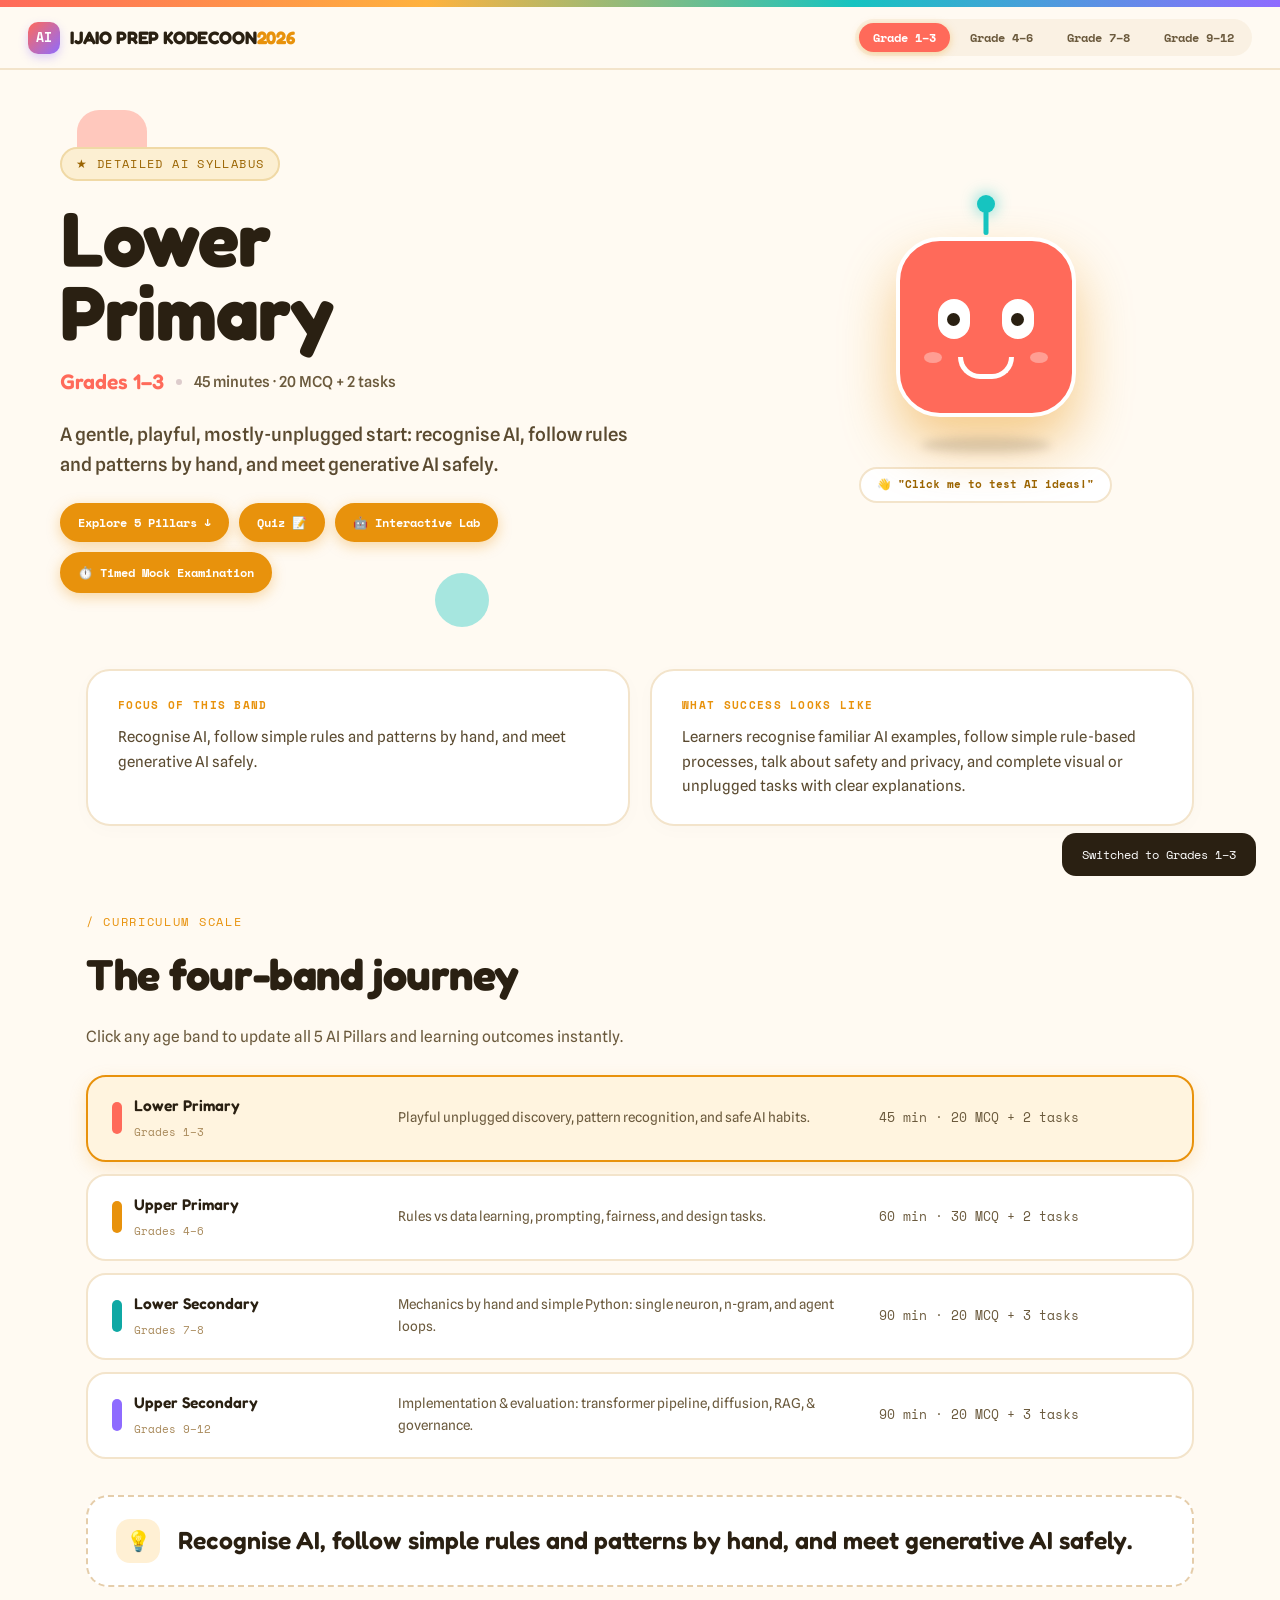
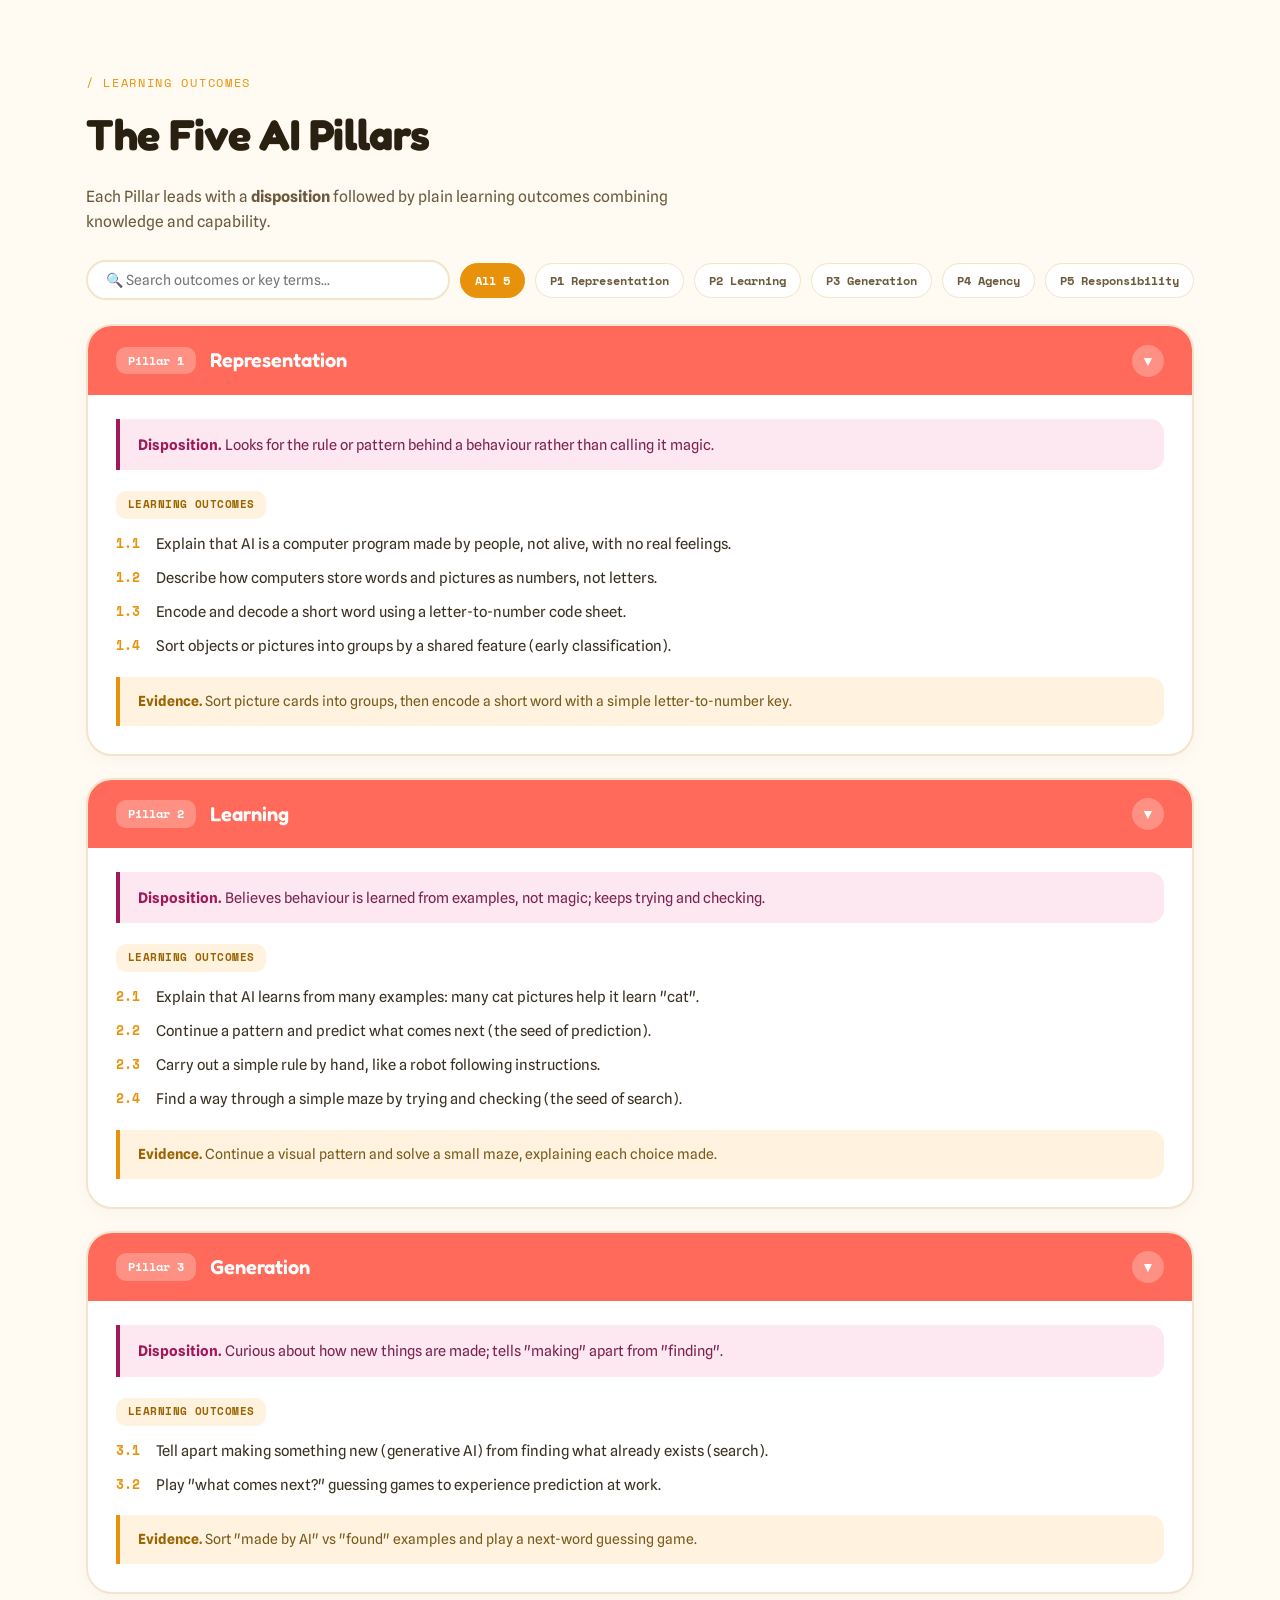
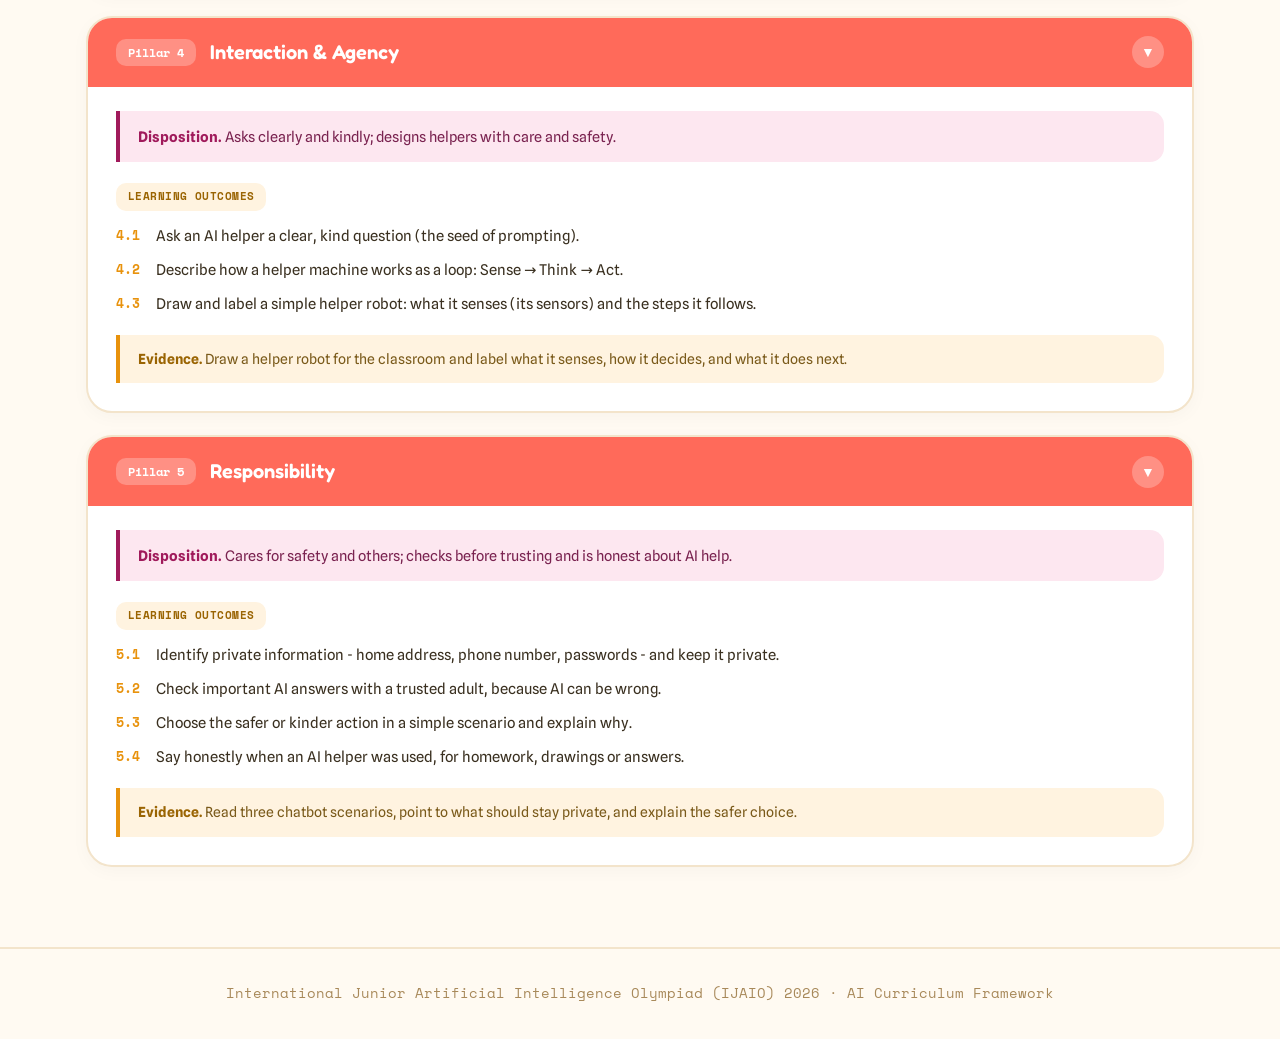
==== commit 4be50915: "Mock Quiz" ====
--- a/index.html
+++ b/index.html
@@ -57,12 +57,15 @@
           <button class="btn-pill btn-pill-primary" onclick="scrollToSection('pillars-section')">
             Explore 5 Pillars ↓
           </button>
-          <button class="btn-pill btn-pill-outline" onclick="openQuizForCurrentLevel()">
+          <button class="btn-pill btn-pill-primary" onclick="openQuizForCurrentLevel()">
             Quiz 📝
           </button>
           <button class="btn-pill btn-pill-primary" id="levelInteractiveLabBtn" onclick="openPracticeLabModal()">
             🤖 Interactive Lab
           </button>
+          <a href="mock_quiz.html" class="btn-pill btn-pill-primary">
+            ⏱️ Timed Mock Examination
+          </a>
         </div>
       </div>
 
